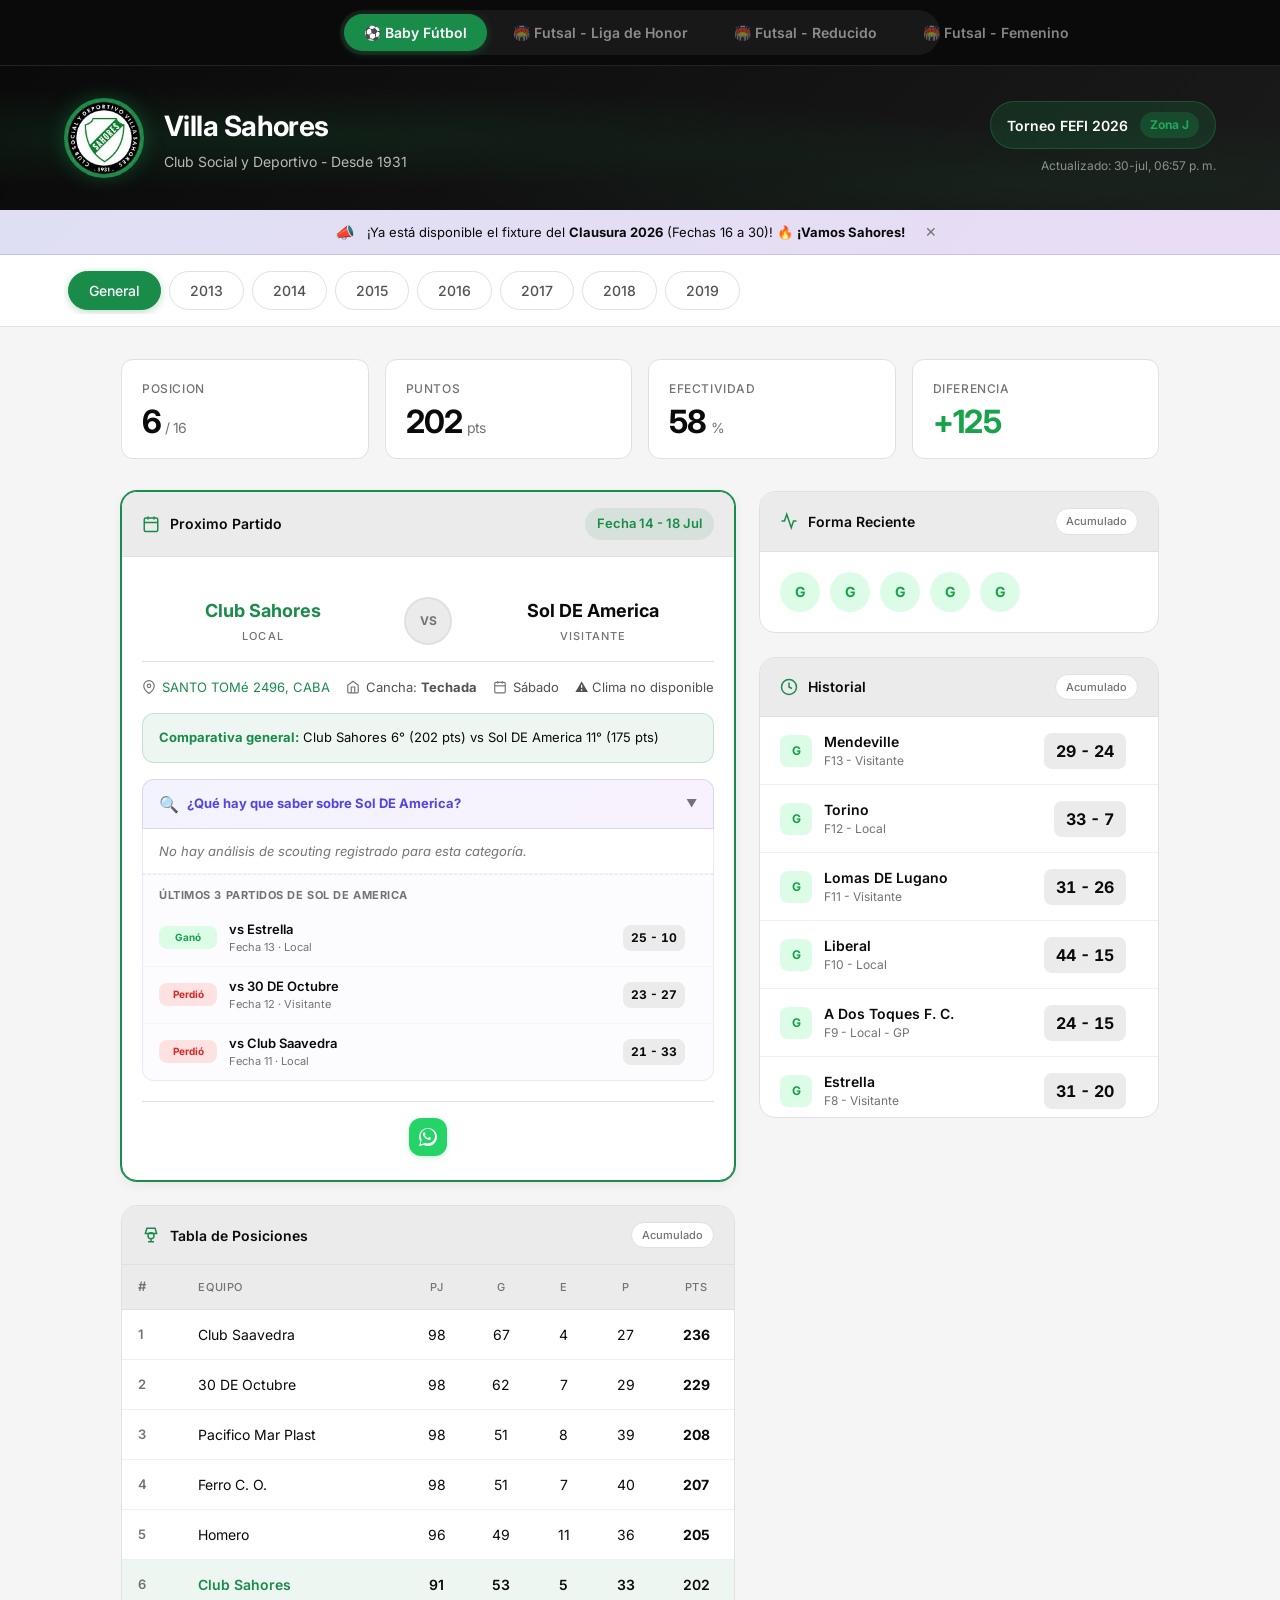
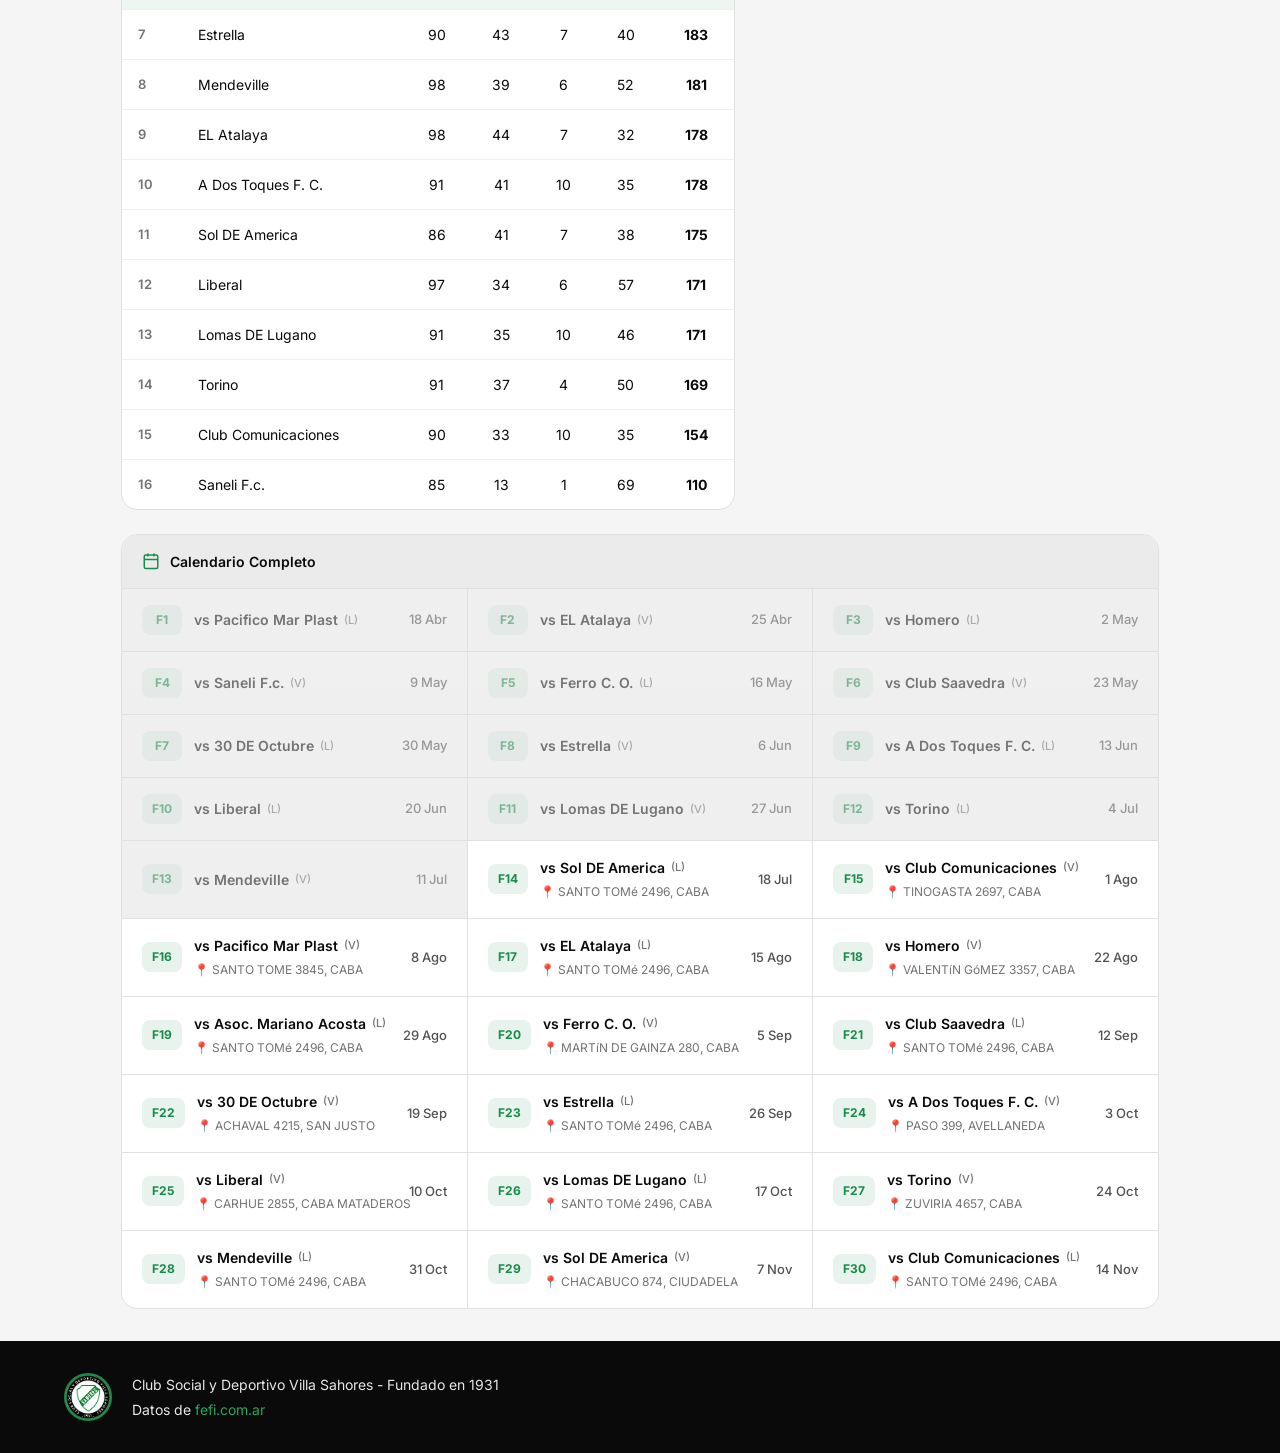
==== index.html @ 07cd2668 "fix: sincroniza archivos de raiz con web/ y actualiza cache a sahores-v6" ====
<!DOCTYPE html>
<html lang="es-AR">
<head>
  <meta charset="UTF-8">
  <meta name="viewport" content="width=device-width, initial-scale=1.0, viewport-fit=cover">
  <meta name="theme-color" content="#1a8c4a">
  <meta name="description" content="Dashboard del torneo FEFI 2026 - Club Social y Deportivo Villa Sahores, Zona J">
  <title>Villa Sahores - Dashboard Deportivo</title>

  <!-- PWA Manifest -->
  <link rel="manifest" href="manifest.json">

  <!-- iOS PWA (Apple) -->
  <meta name="apple-mobile-web-app-capable" content="yes">
  <meta name="apple-mobile-web-app-status-bar-style" content="default">
  <meta name="apple-mobile-web-app-title" content="Sahores">
  <link rel="apple-touch-icon" href="images/apple-touch-icon.png">
  <link rel="apple-touch-icon" sizes="180x180" href="images/apple-touch-icon.png">

  <!-- Android / General -->
  <link rel="icon" type="image/png" sizes="192x192" href="images/icon-192.png">
  <link rel="icon" type="image/png" sizes="512x512" href="images/icon-512.png">
  <link rel="shortcut icon" href="images/icon-192.png">

  <link rel="preconnect" href="https://fonts.googleapis.com">
  <link rel="preconnect" href="https://fonts.gstatic.com" crossorigin>
  <link href="https://fonts.googleapis.com/css2?family=Inter:wght@400;500;600;700&display=swap" rel="stylesheet">
  <link rel="stylesheet" href="styles.css">

  <!-- Google tag (gtag.js) -->
  <script async src="https://www.googletagmanager.com/gtag/js?id=G-KBW05P5Q7M"></script>
  <script>
    window.dataLayer = window.dataLayer || [];
    function gtag(){dataLayer.push(arguments);}
    gtag('js', new Date());
    gtag('config', 'G-KBW05P5Q7M');

    // Helper global para trackear eventos personalizados
    window.trackEvent = function(eventName, eventParams) {
      if (typeof gtag === "function") {
        gtag("event", eventName, eventParams);
      } else {
        console.log("Analytics event:", eventName, eventParams);
      }
    };
  </script>
</head>
<body>
  <!-- Sport Selector -->
  <nav class="sport-selector" id="sport-selector">
    <div class="container sport-selector-row">
      <button class="sport-btn active" data-sport="babyfutbol" id="sport-btn-babyfutbol">
        ⚽ Baby Fútbol
      </button>
      <button class="sport-btn" data-sport="futsal" id="sport-btn-futsal">
        🏟️ Futsal - Liga de Honor
      </button>
      <button class="sport-btn" data-sport="futsal-reducido" id="sport-btn-futsal-reducido">
        🏟️ Futsal - Reducido
      </button>
      <button class="sport-btn" data-sport="futsal-femenino" id="sport-btn-futsal-femenino">
        🏟️ Futsal - Femenino
      </button>
    </div>
  </nav>

  <!-- Hero Header -->
  <header class="hero">
    <div class="hero-bg"></div>
    <div class="container hero-content">
      <div class="hero-left">
        <img src="images/logo-sahores.jpeg" alt="Escudo Villa Sahores" class="club-logo">
        <div class="hero-text">
          <h1>Villa Sahores</h1>
          <p class="hero-subtitle" id="hero-subtitle">Club Social y Deportivo - Desde 1931</p>
        </div>
      </div>
      <div class="hero-right">
        <div class="tournament-badge" id="tournament-badge">
          <span class="badge-label" id="badge-label">Torneo FEFI 2026</span>
          <span class="badge-zona" id="badge-zona">Zona J</span>
        </div>
        <div class="updated" id="updated"></div>
      </div>
    </div>
  </header>

  <!-- FEFI Clausura Banner -->
  <div id="fefi-clausura-banner" class="clausura-banner" style="display: none;">
    <div class="container clausura-banner-content">
      <span class="clausura-banner-icon">📣</span>
      <span class="clausura-banner-text">¡Ya está disponible el fixture del <strong>Clausura 2026</strong> (Fechas 16 a 30)! 🔥 <strong>¡Vamos Sahores!</strong></span>
      <button class="clausura-banner-close" onclick="closeClausuraBanner()" aria-label="Cerrar aviso">✕</button>
    </div>
  </div>

  <!-- Sub Tournament Selector for Futsal Liga de Honor -->
  <div id="sub-tournament-container" class="sub-tournament-container" style="display: none;">
    <div class="container">
      <div class="sub-tournament-selector" id="sub-tournament-selector">
        <button class="sub-tab-btn active" data-sub="duelos">🏆 Torneo de Duelos</button>
        <button class="sub-tab-btn" data-sub="regular">📊 Fase Regular</button>
      </div>
    </div>
  </div>

  <!-- Navigation Tabs -->
  <nav class="nav-bar">
    <div class="container">
      <div class="cat-selector" id="cat-selector" role="tablist"></div>
    </div>
  </nav>

  <main class="container main-content">
    <!-- Stats Grid -->
    <section class="stats-grid" id="metrics"></section>

    <!-- Two Column Layout -->
    <div class="two-col">
      <!-- Left Column -->
      <div class="col-main">
        <!-- Proximo Partido -->
        <section class="card card-featured" id="next-match-section">
          <div class="card-header">
            <div class="card-title">
              <svg class="icon" viewBox="0 0 24 24" fill="none" stroke="currentColor" stroke-width="2">
                <rect x="3" y="4" width="18" height="18" rx="2" ry="2"></rect>
                <line x1="16" y1="2" x2="16" y2="6"></line>
                <line x1="8" y1="2" x2="8" y2="6"></line>
                <line x1="3" y1="10" x2="21" y2="10"></line>
              </svg>
              <span>Proximo Partido</span>
            </div>
            <span class="card-badge" id="next-match-date"></span>
          </div>
          <div class="match-content">
            <div class="match-teams" id="next-match-teams"></div>
            <div class="match-meta" id="next-match-meta"></div>
            <div class="match-prediction" id="next-match-prediction"></div>
            <div class="match-scouting" id="next-match-scouting"></div>
            <div class="match-actions" id="next-match-actions"></div>
          </div>
        </section>

        <!-- Tabla de Posiciones -->
        <section class="card">
          <div class="card-header">
            <div class="card-title">
              <svg class="icon" viewBox="0 0 24 24" fill="none" stroke="currentColor" stroke-width="2">
                <path d="M8 21h8M12 17v4M6.5 3h11l2 7h-15l2-7z"></path>
                <circle cx="12" cy="13" r="4"></circle>
              </svg>
              <span>Tabla de Posiciones</span>
            </div>
            <span class="card-tag" id="table-cat-tag"></span>
          </div>
          <div class="table-wrapper">
            <table class="standings" id="standings"></table>
          </div>
        </section>

        <!-- Estadísticas de Goleadores y Tarjetas -->
        <section class="card" id="futsal-stats-card" style="display: none;">
          <div class="card-header">
            <div class="card-title">
              <svg class="icon" viewBox="0 0 24 24" fill="none" stroke="currentColor" stroke-width="2">
                <circle cx="12" cy="8" r="7"></circle>
                <path d="M5.5 21l3-8 7 8"></path>
              </svg>
              <span>Estadísticas de Jugadores</span>
            </div>
            <span class="card-tag" id="futsal-stats-cat-tag"></span>
          </div>
          <div class="table-wrapper">
            <table class="standings" id="futsal-stats-table"></table>
          </div>
        </section>
      </div>

      <!-- Right Column -->
      <div class="col-side">
        <!-- Forma Reciente -->
        <section class="card">
          <div class="card-header">
            <div class="card-title">
              <svg class="icon" viewBox="0 0 24 24" fill="none" stroke="currentColor" stroke-width="2">
                <polyline points="22 12 18 12 15 21 9 3 6 12 2 12"></polyline>
              </svg>
              <span>Forma Reciente</span>
            </div>
            <span class="card-tag" id="form-cat-tag"></span>
          </div>
          <div class="form-row" id="form-row"></div>
        </section>

        <!-- Historial -->
        <section class="card">
          <div class="card-header">
            <div class="card-title">
              <svg class="icon" viewBox="0 0 24 24" fill="none" stroke="currentColor" stroke-width="2">
                <circle cx="12" cy="12" r="10"></circle>
                <polyline points="12 6 12 12 16 14"></polyline>
              </svg>
              <span>Historial</span>
            </div>
            <span class="card-tag" id="history-cat-tag"></span>
          </div>
          <div class="history-list" id="history-list"></div>
        </section>
      </div>
    </div>

    <!-- Calendario Full Width -->
    <section class="card">
      <div class="card-header">
        <div class="card-title">
          <svg class="icon" viewBox="0 0 24 24" fill="none" stroke="currentColor" stroke-width="2">
            <rect x="3" y="4" width="18" height="18" rx="2" ry="2"></rect>
            <line x1="16" y1="2" x2="16" y2="6"></line>
            <line x1="8" y1="2" x2="8" y2="6"></line>
            <line x1="3" y1="10" x2="21" y2="10"></line>
          </svg>
          <span>Calendario Completo</span>
        </div>
      </div>
      <div class="schedule-grid" id="schedule"></div>
    </section>
  </main>

  <footer>
    <div class="container">
      <div class="footer-content">
        <img src="images/logo-sahores.jpeg" alt="Villa Sahores" class="footer-logo">
        <div class="footer-text">
          <p>Club Social y Deportivo Villa Sahores - Fundado en 1931</p>
          <p class="footer-credits" id="footer-credits">Datos de <a href="https://fefi.com.ar/2026-torneo-anual-baby-futbol/j/" target="_blank" rel="noopener">fefi.com.ar</a></p>
        </div>
      </div>
    </div>
  </footer>

  <script src="weather.js?v=6"></script>
  <script src="share.js?v=6"></script>
  <script src="futsal_stats.js?v=6"></script>
  <script src="futsal.js?v=6"></script>
  <script src="futsal_reducido.js?v=6"></script>
  <script src="futsal_femenino.js?v=6"></script>
  <script src="app.js?v=6"></script>

  <!-- Service Worker para PWA -->
  <script>
    if ('serviceWorker' in navigator) {
      window.addEventListener('load', function() {
        // Register sw.js with a cache buster parameter to force the browser to check for changes
        navigator.serviceWorker.register('/sw.js?v=6').then(function(reg) {
          console.log('✅ Service Worker registrado:', reg.scope);
        }).catch(function(err) {
          console.log('⚠️ Service Worker error:', err);
        });
      });
    }
  </script>
</body>
</html>
---- styles.css ----
/* ==========================================
   Villa Sahores - FEFI Dashboard
   Modern Design System
   ========================================== */

/* CSS Variables */
:root {
  /* Brand Colors */
  --brand-green: #1a8c4a;
  --brand-green-light: #22a85a;
  --brand-green-dark: #14683a;
  --brand-black: #0a0a0a;
  
  /* Light Theme */
  --bg: #f5f5f5;
  --bg-alt: #ebebeb;
  --surface: #ffffff;
  --surface-elevated: #ffffff;
  --border: #e0e0e0;
  --border-light: #f0f0f0;
  
  --text: #0a0a0a;
  --text-secondary: #525252;
  --text-muted: #737373;
  --text-on-brand: #ffffff;
  
  /* Semantic Colors */
  --success: #16a34a;
  --success-bg: #dcfce7;
  --warning: #ca8a04;
  --warning-bg: #fef9c3;
  --danger: #dc2626;
  --danger-bg: #fee2e2;
  
  /* Effects */
  --shadow-sm: 0 1px 2px rgba(0,0,0,0.04);
  --shadow-md: 0 4px 12px rgba(0,0,0,0.06);
  --shadow-lg: 0 8px 24px rgba(0,0,0,0.08);
  --radius-sm: 8px;
  --radius-md: 12px;
  --radius-lg: 16px;
  --radius-full: 9999px;
  
  /* Transitions */
  --transition-fast: 150ms ease;
  --transition-base: 200ms ease;
}

@media (prefers-color-scheme: dark) {
  :root {
    --bg: #0a0a0a;
    --bg-alt: #171717;
    --surface: #171717;
    --surface-elevated: #1f1f1f;
    --border: #262626;
    --border-light: #1f1f1f;
    
    --text: #fafafa;
    --text-secondary: #a3a3a3;
    --text-muted: #737373;
    
    --success-bg: rgba(22, 163, 74, 0.15);
    --warning-bg: rgba(202, 138, 4, 0.15);
    --danger-bg: rgba(220, 38, 38, 0.15);
    
    --shadow-sm: 0 1px 2px rgba(0,0,0,0.2);
    --shadow-md: 0 4px 12px rgba(0,0,0,0.3);
    --shadow-lg: 0 8px 24px rgba(0,0,0,0.4);
  }
}

/* Reset */
*, *::before, *::after {
  box-sizing: border-box;
  margin: 0;
  padding: 0;
}

/* Base */
html {
  font-family: 'Inter', -apple-system, BlinkMacSystemFont, 'Segoe UI', system-ui, sans-serif;
  background: var(--bg);
  color: var(--text);
  -webkit-font-smoothing: antialiased;
  -moz-osx-font-smoothing: grayscale;
  line-height: 1.5;
  scroll-behavior: smooth;
}

body {
  min-height: 100vh;
  display: flex;
  flex-direction: column;
}

.container {
  max-width: 1200px;
  margin: 0 auto;
  padding: 0 24px;
}

a {
  color: var(--brand-green);
  text-decoration: none;
  transition: color var(--transition-fast);
}

a:hover {
  color: var(--brand-green-light);
}

/* Sport Selector */
.sport-selector {
  background: var(--brand-black);
  border-bottom: 1px solid rgba(255, 255, 255, 0.1);
  padding: 10px 0;
  padding-top: calc(10px + env(safe-area-inset-top, 0px));
  overflow-x: auto;
  -webkit-overflow-scrolling: touch;
  scrollbar-width: none;
}

.sport-selector::-webkit-scrollbar {
  display: none;
}

.sport-selector-row {
  display: flex;
  gap: 6px;
  background: rgba(255, 255, 255, 0.06);
  border-radius: var(--radius-full);
  padding: 4px;
  max-width: 600px;
  width: fit-content;
  min-width: 0;
}

.sport-btn {
  flex: 1 0 auto;
  padding: 10px 20px;
  font-size: 14px;
  font-weight: 600;
  font-family: inherit;
  background: transparent;
  border: none;
  border-radius: var(--radius-full);
  cursor: pointer;
  color: rgba(255, 255, 255, 0.5);
  transition: all var(--transition-base);
  white-space: nowrap;
}

.sport-btn:hover {
  color: rgba(255, 255, 255, 0.8);
}

.sport-btn.active {
  background: var(--brand-green);
  color: white;
  box-shadow: 0 2px 8px rgba(26, 140, 74, 0.4);
}

@media (max-width: 600px) {
  .sport-selector {
    padding: 12px 0;
  }

  .sport-selector-row {
    max-width: none;
    width: 100%;
    display: grid;
    grid-template-columns: 1fr 1fr;
    border-radius: var(--radius-md);
    gap: 6px;
  }

  .sport-btn {
    padding: 10px 8px;
    font-size: 11px;
    white-space: normal;
    text-align: center;
    border-radius: var(--radius-md);
    display: flex;
    align-items: center;
    justify-content: center;
  }
}

/* Utility: hide on mobile */
.hide-mobile { }
@media (max-width: 480px) {
  .hide-mobile { display: none; }
}

/* Hero Header */
.hero {
  position: relative;
  background: linear-gradient(135deg, var(--brand-black) 0%, #1a1a1a 100%);
  padding: 32px 0;
  overflow: hidden;
}

.hero-bg {
  position: absolute;
  inset: 0;
  background: 
    radial-gradient(ellipse at 20% 50%, rgba(26, 140, 74, 0.15) 0%, transparent 50%),
    radial-gradient(ellipse at 80% 80%, rgba(26, 140, 74, 0.1) 0%, transparent 40%);
  pointer-events: none;
}

.hero-content {
  position: relative;
  display: flex;
  align-items: center;
  justify-content: space-between;
  gap: 24px;
  flex-wrap: wrap;
}

.hero-left {
  display: flex;
  align-items: center;
  gap: 20px;
}

.club-logo {
  width: 80px;
  height: 80px;
  border-radius: 50%;
  object-fit: cover;
  border: 3px solid var(--brand-green);
  box-shadow: 0 0 20px rgba(26, 140, 74, 0.4);
}

.hero-text h1 {
  font-size: 28px;
  font-weight: 700;
  color: white;
  letter-spacing: -0.02em;
}

.hero-subtitle {
  font-size: 14px;
  color: rgba(255, 255, 255, 0.7);
  margin-top: 4px;
}

.hero-right {
  display: flex;
  flex-direction: column;
  align-items: flex-end;
  gap: 8px;
}

.tournament-badge {
  display: flex;
  align-items: center;
  gap: 12px;
  background: rgba(26, 140, 74, 0.2);
  border: 1px solid rgba(26, 140, 74, 0.4);
  padding: 10px 16px;
  border-radius: var(--radius-full);
}

.badge-label {
  font-size: 14px;
  font-weight: 600;
  color: white;
}

.badge-zona {
  font-size: 12px;
  font-weight: 700;
  color: var(--brand-green-light);
  background: rgba(26, 140, 74, 0.3);
  padding: 4px 10px;
  border-radius: var(--radius-full);
}

.updated {
  font-size: 12px;
  color: rgba(255, 255, 255, 0.5);
}

/* Navigation Bar */
.nav-bar {
  position: sticky;
  top: 0;
  z-index: 100;
  background: var(--surface);
  border-bottom: 1px solid var(--border);
  padding: 12px 0;
  padding-top: calc(12px + env(safe-area-inset-top, 0px));
  backdrop-filter: blur(12px);
}

.cat-selector {
  display: flex;
  gap: 8px;
  overflow-x: auto;
  scrollbar-width: none;
  -webkit-overflow-scrolling: touch;
  padding: 4px;
}

.cat-selector::-webkit-scrollbar {
  display: none;
}

.cat-btn {
  padding: 10px 20px;
  font-size: 14px;
  font-weight: 500;
  font-family: inherit;
  background: transparent;
  border: 1px solid var(--border);
  border-radius: var(--radius-full);
  cursor: pointer;
  color: var(--text-secondary);
  white-space: nowrap;
  transition: all var(--transition-fast);
}

.cat-btn:hover {
  background: var(--bg-alt);
  color: var(--text);
  border-color: var(--text-muted);
}

.cat-btn.active {
  background: var(--brand-green);
  color: white;
  border-color: var(--brand-green);
  box-shadow: 0 2px 8px rgba(26, 140, 74, 0.3);
}

/* Main Content */
.main-content {
  flex: 1;
  padding: 32px 24px;
}

/* Stats Grid */
.stats-grid {
  display: grid;
  grid-template-columns: repeat(4, 1fr);
  gap: 16px;
  margin-bottom: 32px;
}

.stat-card {
  background: var(--surface);
  border: 1px solid var(--border);
  border-radius: var(--radius-md);
  padding: 20px;
  position: relative;
  overflow: hidden;
  transition: all var(--transition-base);
}

.stat-card:hover {
  border-color: var(--brand-green);
  box-shadow: var(--shadow-md);
}

.stat-card::before {
  content: '';
  position: absolute;
  top: 0;
  left: 0;
  width: 4px;
  height: 100%;
  background: var(--brand-green);
  opacity: 0;
  transition: opacity var(--transition-fast);
}

.stat-card:hover::before {
  opacity: 1;
}

.stat-label {
  font-size: 12px;
  font-weight: 500;
  color: var(--text-muted);
  text-transform: uppercase;
  letter-spacing: 0.05em;
  margin-bottom: 8px;
}

.stat-value {
  font-size: 32px;
  font-weight: 700;
  color: var(--text);
  letter-spacing: -0.02em;
  line-height: 1;
}

.stat-sub {
  font-size: 14px;
  font-weight: 400;
  color: var(--text-muted);
  margin-left: 4px;
}

.stat-value.positive { color: var(--success); }
.stat-value.negative { color: var(--danger); }

/* Two Column Layout */
.two-col {
  display: grid;
  grid-template-columns: 1fr 400px;
  gap: 24px;
  margin-bottom: 24px;
}

.col-main {
  display: flex;
  flex-direction: column;
  gap: 24px;
}

.col-side {
  display: flex;
  flex-direction: column;
  gap: 24px;
}

/* Cards */
.card {
  background: var(--surface);
  border: 1px solid var(--border);
  border-radius: var(--radius-lg);
  overflow: hidden;
}

.card-featured {
  border-color: var(--brand-green);
  box-shadow: 0 0 0 1px var(--brand-green), var(--shadow-md);
}

.card-header {
  display: flex;
  align-items: center;
  justify-content: space-between;
  padding: 16px 20px;
  border-bottom: 1px solid var(--border);
  background: var(--bg-alt);
}

.card-title {
  display: flex;
  align-items: center;
  gap: 10px;
  font-size: 14px;
  font-weight: 600;
  color: var(--text);
}

.icon {
  width: 18px;
  height: 18px;
  color: var(--brand-green);
}

.card-badge {
  font-size: 13px;
  font-weight: 600;
  color: var(--brand-green);
  background: rgba(26, 140, 74, 0.1);
  padding: 6px 12px;
  border-radius: var(--radius-full);
}

.card-tag {
  font-size: 11px;
  font-weight: 500;
  color: var(--text-muted);
  background: var(--surface);
  border: 1px solid var(--border);
  padding: 4px 10px;
  border-radius: var(--radius-full);
}

/* Match Content */
.match-content {
  padding: 24px 20px;
}

.match-teams {
  display: grid;
  grid-template-columns: 1fr auto 1fr;
  align-items: center;
  gap: 20px;
  padding: 16px 0;
}

.team-block {
  text-align: center;
}

.team-name {
  font-size: 18px;
  font-weight: 700;
  color: var(--text);
  margin-bottom: 4px;
}

.team-name.highlight {
  color: var(--brand-green);
}

.team-condition {
  font-size: 11px;
  font-weight: 500;
  color: var(--text-muted);
  text-transform: uppercase;
  letter-spacing: 0.1em;
}

.vs-badge {
  width: 48px;
  height: 48px;
  display: flex;
  align-items: center;
  justify-content: center;
  background: var(--bg-alt);
  border: 2px solid var(--border);
  border-radius: 50%;
  font-size: 12px;
  font-weight: 700;
  color: var(--text-muted);
}

.match-meta {
  display: flex;
  flex-wrap: wrap;
  gap: 16px;
  padding-top: 16px;
  border-top: 1px solid var(--border);
  font-size: 13px;
  color: var(--text-secondary);
}

.match-meta-item {
  display: inline-flex;
  align-items: center;
  gap: 6px;
}

.match-meta-item svg {
  width: 14px;
  height: 14px;
  color: var(--text-muted);
}

.match-prediction {
  margin-top: 16px;
  padding: 14px 16px;
  background: rgba(26, 140, 74, 0.08);
  border: 1px solid rgba(26, 140, 74, 0.2);
  border-radius: var(--radius-md);
  font-size: 13px;
  color: var(--text);
}

.match-prediction strong {
  color: var(--brand-green);
}

/* Scouting Section */
.match-scouting {
  margin-top: 16px;
}

.match-scouting:empty {
  display: none;
}

.scouting-header {
  display: flex;
  align-items: center;
  gap: 8px;
  padding: 12px 16px;
  background: linear-gradient(135deg, rgba(99, 102, 241, 0.08) 0%, rgba(168, 85, 247, 0.08) 100%);
  border: 1px solid rgba(99, 102, 241, 0.2);
  border-radius: var(--radius-md) var(--radius-md) 0 0;
  font-size: 13px;
  font-weight: 700;
  color: #6366f1;
  cursor: pointer;
  transition: all var(--transition-base);
}

@media (prefers-color-scheme: light) {
  .scouting-header {
    color: #4f46e5;
  }
}

.scouting-header:hover {
  background: linear-gradient(135deg, rgba(99, 102, 241, 0.12) 0%, rgba(168, 85, 247, 0.12) 100%);
}

.scouting-header .scouting-icon {
  font-size: 16px;
}

.scouting-header .scouting-toggle {
  margin-left: auto;
  font-size: 11px;
  color: var(--text-muted);
  font-weight: 500;
}

.scouting-list {
  border: 1px solid rgba(99, 102, 241, 0.15);
  border-top: none;
  border-radius: 0 0 var(--radius-md) var(--radius-md);
  overflow: hidden;
  max-height: 2000px;
  transition: max-height 0.4s ease, opacity 0.3s ease;
  opacity: 1;
}

.scouting-item {
  padding: 12px 16px;
  border-bottom: 1px solid rgba(99, 102, 241, 0.08);
  transition: background var(--transition-fast);
}

.scouting-item:last-child {
  border-bottom: none;
}

.scouting-item:hover {
  background: rgba(99, 102, 241, 0.04);
}

.scouting-cat-label {
  display: inline-block;
  font-size: 11px;
  font-weight: 700;
  text-transform: uppercase;
  letter-spacing: 0.04em;
  color: #a855f7;
  background: rgba(168, 85, 247, 0.1);
  padding: 2px 8px;
  border-radius: var(--radius-full);
  margin-bottom: 6px;
}

.scouting-text {
  font-size: 13px;
  line-height: 1.6;
  color: var(--text-secondary);
}

.scouting-empty {
  padding: 16px;
  text-align: center;
  font-size: 12px;
  color: var(--text-muted);
}

.scouting-list.collapsed {
  max-height: 0;
  opacity: 0;
}

/* Form Row */
.form-row {
  display: flex;
  gap: 10px;
  padding: 20px;
  flex-wrap: wrap;
}

.form-pill {
  width: 40px;
  height: 40px;
  border-radius: 50%;
  display: inline-flex;
  align-items: center;
  justify-content: center;
  font-size: 14px;
  font-weight: 700;
  transition: transform var(--transition-fast);
}

.form-pill:hover {
  transform: scale(1.1);
}

.form-pill.W {
  background: var(--success-bg);
  color: var(--success);
}

.form-pill.D {
  background: var(--warning-bg);
  color: var(--warning);
}

.form-pill.L {
  background: var(--danger-bg);
  color: var(--danger);
}

.form-empty {
  padding: 20px;
  font-size: 13px;
  color: var(--text-muted);
  text-align: center;
}

/* Standings Table */
.table-wrapper {
  overflow-x: auto;
}

.standings {
  width: 100%;
  border-collapse: collapse;
  font-size: 14px;
}

.standings th {
  text-align: left;
  padding: 12px 16px;
  font-weight: 500;
  color: var(--text-muted);
  background: var(--bg-alt);
  border-bottom: 1px solid var(--border);
  font-size: 11px;
  text-transform: uppercase;
  letter-spacing: 0.05em;
}

.standings th.center {
  text-align: center;
}

.standings td {
  padding: 14px 16px;
  border-bottom: 1px solid var(--border-light);
  transition: background var(--transition-fast);
}

.standings td.center {
  text-align: center;
}

.standings tbody tr:hover {
  background: var(--bg-alt);
}

.standings tr:last-child td {
  border-bottom: none;
}

.standings tr.highlight {
  background: rgba(26, 140, 74, 0.08);
}

.standings tr.highlight:hover {
  background: rgba(26, 140, 74, 0.12);
}

.standings tr.highlight td {
  font-weight: 600;
}

.standings tr.highlight .team-col {
  color: var(--brand-green);
}

.standings .pts {
  font-weight: 700;
  color: var(--text);
}

.standings .pos {
  color: var(--text-muted);
  font-size: 13px;
  font-weight: 600;
}

.team-col {
  display: flex;
  align-items: center;
  gap: 8px;
}

/* History List */
.history-list {
  display: flex;
  flex-direction: column;
  max-height: 400px;
  overflow-y: auto;
}

.history-item {
  display: grid;
  grid-template-columns: auto 1fr auto auto;
  align-items: center;
  gap: 12px;
  padding: 14px 20px;
  border-bottom: 1px solid var(--border-light);
  transition: background var(--transition-fast);
}

.history-item:hover {
  background: var(--bg-alt);
}

.history-item:last-child {
  border-bottom: none;
}

.history-result {
  width: 32px;
  height: 32px;
  border-radius: var(--radius-sm);
  font-size: 12px;
  font-weight: 700;
  display: inline-flex;
  align-items: center;
  justify-content: center;
}

.history-result.W {
  background: var(--success-bg);
  color: var(--success);
}

.history-result.D {
  background: var(--warning-bg);
  color: var(--warning);
}

.history-result.L {
  background: var(--danger-bg);
  color: var(--danger);
}

.history-rival {
  display: flex;
  flex-direction: column;
  min-width: 0;
}

.history-rival-name {
  font-weight: 600;
  font-size: 14px;
  white-space: nowrap;
  overflow: hidden;
  text-overflow: ellipsis;
}

.history-rival-meta {
  font-size: 12px;
  color: var(--text-muted);
}

.history-score {
  font-variant-numeric: tabular-nums;
  font-weight: 700;
  font-size: 16px;
  white-space: nowrap;
  background: var(--bg-alt);
  padding: 6px 12px;
  border-radius: var(--radius-sm);
}

/* Schedule Grid */
.schedule-grid {
  display: grid;
  grid-template-columns: repeat(auto-fill, minmax(280px, 1fr));
  gap: 1px;
  background: var(--border);
}

.schedule-item {
  display: flex;
  align-items: center;
  gap: 12px;
  padding: 16px 20px;
  background: var(--surface);
  transition: background var(--transition-fast);
}

.schedule-item:hover {
  background: var(--bg-alt);
}

.schedule-item.played {
  opacity: 0.5;
}

.schedule-num {
  font-weight: 700;
  font-size: 12px;
  color: var(--brand-green);
  background: rgba(26, 140, 74, 0.1);
  padding: 6px 10px;
  border-radius: var(--radius-sm);
  min-width: 40px;
  text-align: center;
}

.schedule-info {
  flex: 1;
  min-width: 0;
}

.schedule-rival {
  font-weight: 600;
  font-size: 14px;
  display: flex;
  align-items: center;
  gap: 6px;
}

.schedule-condition {
  font-size: 11px;
  font-weight: 500;
  color: var(--text-muted);
}

.schedule-address {
  font-size: 12px;
  color: var(--text-muted);
  margin-top: 4px;
  white-space: nowrap;
  overflow: hidden;
  text-overflow: ellipsis;
}

.schedule-date {
  color: var(--text-secondary);
  font-size: 13px;
  font-weight: 500;
  white-space: nowrap;
}

/* Footer */
footer {
  background: var(--brand-black);
  padding: 32px 0;
  margin-top: auto;
}

.footer-content {
  display: flex;
  align-items: center;
  gap: 20px;
}

.footer-logo {
  width: 48px;
  height: 48px;
  border-radius: 50%;
  object-fit: cover;
  border: 2px solid var(--brand-green);
}

.footer-text p {
  font-size: 14px;
  color: rgba(255, 255, 255, 0.9);
}

.footer-credits {
  font-size: 12px;
  color: rgba(255, 255, 255, 0.5);
  margin-top: 4px;
}

.footer-credits a {
  color: var(--brand-green-light);
}

/* Loading State */
.loading {
  text-align: center;
  padding: 60px 20px;
  color: var(--text-muted);
}

/* Responsive */
@media (max-width: 1024px) {
  .two-col {
    grid-template-columns: 1fr;
  }
  
  .col-side {
    display: grid;
    grid-template-columns: repeat(2, 1fr);
  }
}

@media (max-width: 768px) {
  .stats-grid {
    grid-template-columns: repeat(2, 1fr);
  }
  
  .col-side {
    grid-template-columns: 1fr;
  }
  
  .hero-content {
    flex-direction: column;
    align-items: flex-start;
  }
  
  .hero-right {
    align-items: flex-start;
  }
  
  .container {
    padding: 0 16px;
  }
  
  .main-content {
    padding: 24px 16px;
  }
}

@media (max-width: 480px) {
  .stats-grid {
    grid-template-columns: 1fr 1fr;
    gap: 12px;
  }
  
  .stat-card {
    padding: 16px;
  }
  
  .stat-value {
    font-size: 24px;
  }
  
  .hero-text h1 {
    font-size: 22px;
  }
  
  .club-logo {
    width: 64px;
    height: 64px;
  }
  
  .match-teams {
    gap: 12px;
  }
  
  .team-name {
    font-size: 15px;
  }
  
  .standings th,
  .standings td {
    padding: 10px 12px;
    font-size: 13px;
  }
  
  .footer-content {
    flex-direction: column;
    text-align: center;
  }
}

/* Futsal Extras */
.location-link {
  color: var(--brand-green-light);
  text-decoration: none;
  font-size: 14px;
  display: inline-flex;
  align-items: center;
  gap: 6px;
  transition: opacity 0.2s;
}

.location-link:hover {
  opacity: 0.8;
  text-decoration: underline;
}

.history-score-wrap {
  display: flex;
  flex-direction: column;
  align-items: flex-end;
  gap: 4px;
}

.btn-planilla {
  background: var(--bg-alt);
  color: var(--text-secondary);
  font-size: 11px;
  padding: 4px 8px;
  border-radius: 4px;
  text-decoration: none;
  border: 1px solid var(--border-color);
  transition: all 0.2s;
}

.btn-planilla:hover {
  background: var(--border-color);
  color: var(--text-primary);
}

.schedule-venue {
  font-size: 11px;
  color: var(--text-muted);
  margin-top: 2px;
}

/* Match actions / Compartir */
.match-actions {
  margin-top: 20px;
  padding-top: 16px;
  border-top: 1px solid var(--border);
  display: flex;
  justify-content: center;
}
.share-actions-wrapper {
  display: flex;
  align-items: center;
  gap: 10px;
  position: relative;
}
.btn-share-main {
  background: var(--brand-green);
  color: white;
  border: none;
  padding: 10px 16px;
  font-size: 13px;
  font-weight: 600;
  border-radius: var(--radius-md);
  cursor: pointer;
  display: inline-flex;
  align-items: center;
  gap: 8px;
  transition: all var(--transition-fast);
  box-shadow: 0 2px 6px rgba(26, 140, 74, 0.2);
}
.btn-share-main:hover {
  background: #15733c;
  transform: translateY(-1px);
  box-shadow: 0 4px 12px rgba(26, 140, 74, 0.3);
}
.btn-share-social {
  width: 38px;
  height: 38px;
  border-radius: var(--radius-md);
  display: inline-flex;
  align-items: center;
  justify-content: center;
  transition: all var(--transition-fast);
  color: white;
  text-decoration: none;
}
.btn-share-social.whatsapp {
  background: #25D366;
  box-shadow: 0 2px 6px rgba(37, 211, 102, 0.2);
}
.btn-share-social.whatsapp:hover {
  background: #128C7E;
  transform: translateY(-1px);
  box-shadow: 0 4px 12px rgba(37, 211, 102, 0.3);
}
.btn-share-social.telegram {
  background: #0088cc;
  box-shadow: 0 2px 6px rgba(0, 136, 204, 0.2);
}
.btn-share-social.telegram:hover {
  background: #006699;
  transform: translateY(-1px);
  box-shadow: 0 4px 12px rgba(0, 136, 204, 0.3);
}
.icon-share { width: 16px; height: 16px; }
.icon-social { width: 18px; height: 18px; }
.share-toast {
  position: absolute;
  bottom: 120%;
  left: 50%;
  transform: translateX(-50%) translateY(10px);
  background: var(--brand-black);
  color: white;
  padding: 8px 16px;
  border-radius: var(--radius-md);
  font-size: 12px;
  font-weight: 500;
  white-space: nowrap;
  opacity: 0;
  pointer-events: none;
  transition: all 0.3s cubic-bezier(0.175, 0.885, 0.32, 1.275);
  box-shadow: var(--shadow-lg);
  border: 1px solid var(--border);
}
.share-toast.show {
  opacity: 1;
  transform: translateX(-50%) translateY(0);
}

.btn-share-social.google-calendar {
  background: #4285F4;
  box-shadow: 0 2px 6px rgba(66, 133, 244, 0.2);
}
.btn-share-social.google-calendar:hover {
  background: #357ae8;
  transform: translateY(-1px);
  box-shadow: 0 4px 12px rgba(66, 133, 244, 0.3);
}

.btn-share-social.instagram {
  background: radial-gradient(circle at 30% 107%, #fdf497 0%, #fdf497 5%, #fd5949 45%, #d6249f 60%, #285AEB 90%);
  box-shadow: 0 2px 6px rgba(214, 36, 159, 0.2);
  border: none;
  cursor: pointer;
}
.btn-share-social.instagram:hover {
  transform: translateY(-1px);
  box-shadow: 0 4px 12px rgba(214, 36, 159, 0.3);
  filter: brightness(1.1);
}

/* Futsal Statistics & Leaderboard Styles */
#futsal-stats-card {
  margin-top: 24px;
}

#futsal-stats-table th.center,
#futsal-stats-table td.center {
  text-align: center;
}

#futsal-stats-table tr:hover {
  background: var(--bg-alt);
}

/* Ver Ficha button in history sidebar */
.history-ficha-btns {
  display: flex;
  align-items: center;
  margin-left: auto;
  padding-left: 8px;
}

.btn-ver-ficha {
  display: inline-flex;
  align-items: center;
  gap: 4px;
  background: rgba(26, 140, 74, 0.12);
  color: var(--brand-green-light);
  font-size: 11px;
  font-weight: 600;
  padding: 4px 10px;
  border-radius: var(--radius-sm);
  text-decoration: none;
  border: 1px solid rgba(26, 140, 74, 0.25);
  transition: all 0.2s;
  white-space: nowrap;
}

.btn-ver-ficha:hover {
  background: rgba(26, 140, 74, 0.25);
  color: #fff;
  transform: translateY(-1px);
  box-shadow: 0 2px 8px rgba(26, 140, 74, 0.15);
}

.details-empty-msg,
.details-empty {
  font-size: 12px;
  color: var(--text-muted);
  font-style: italic;
  padding: 4px 0;
}

/* Scouting Recent Matches */
.scouting-matches-title {
  padding: 12px 16px 6px 16px;
  font-size: 11px;
  font-weight: 700;
  text-transform: uppercase;
  letter-spacing: 0.05em;
  color: var(--text-muted);
  border-top: 1px dashed rgba(99, 102, 241, 0.15);
  background: rgba(99, 102, 241, 0.02);
}

.scouting-match-item {
  display: grid;
  grid-template-columns: auto 1fr auto auto;
  align-items: center;
  gap: 12px;
  padding: 10px 16px;
  border-bottom: 1px solid rgba(99, 102, 241, 0.05);
  background: rgba(99, 102, 241, 0.02);
  font-size: 13px;
}

.scouting-match-item:last-child {
  border-bottom: none;
}

.scouting-match-item:hover {
  background: rgba(99, 102, 241, 0.05);
}

.scouting-match-badge {
  padding: 4px 8px;
  min-width: 58px;
  border-radius: var(--radius-sm);
  font-size: 10px;
  font-weight: 700;
  display: inline-flex;
  align-items: center;
  justify-content: center;
  text-align: center;
}

.scouting-match-badge.W {
  background: var(--success-bg);
  color: var(--success);
}

.scouting-match-badge.D {
  background: var(--warning-bg);
  color: var(--warning);
}

.scouting-match-badge.L {
  background: var(--danger-bg);
  color: var(--danger);
}

.scouting-match-info {
  display: flex;
  flex-direction: column;
  min-width: 0;
}

.scouting-match-rival {
  font-weight: 600;
  color: var(--text);
  white-space: nowrap;
  overflow: hidden;
  text-overflow: ellipsis;
}

.scouting-match-meta {
  font-size: 11px;
  color: var(--text-muted);
}

.scouting-match-score {
  font-variant-numeric: tabular-nums;
  font-weight: 700;
  background: var(--bg-alt);
  padding: 4px 8px;
  border-radius: var(--radius-sm);
  color: var(--text);
  font-size: 12px;
}

/* Sub Tournament Selector for Futsal */
.sub-tournament-container {
  background: var(--brand-black);
  border-bottom: 1px solid var(--border-light);
  padding: 12px 0;
  transition: all var(--transition-normal);
}

.sub-tournament-selector {
  display: flex;
  gap: 12px;
  justify-content: center;
}

.sub-tab-btn {
  background: rgba(255, 255, 255, 0.04);
  border: 1px solid rgba(255, 255, 255, 0.08);
  color: var(--text-secondary);
  font-size: 13px;
  font-weight: 600;
  padding: 8px 18px;
  border-radius: var(--radius-md);
  cursor: pointer;
  display: inline-flex;
  align-items: center;
  gap: 6px;
  transition: all var(--transition-fast);
}

.sub-tab-btn:hover {
  background: rgba(255, 255, 255, 0.08);
  color: var(--text);
  transform: translateY(-1px);
}

.sub-tab-btn.active {
  background: rgba(26, 140, 74, 0.15);
  border-color: var(--brand-green);
  color: var(--brand-green-light);
  box-shadow: 0 0 12px rgba(26, 140, 74, 0.15);
}

/* FEFI Clausura Announcement Banner */
.clausura-banner {
  background: linear-gradient(135deg, rgba(99, 102, 241, 0.15), rgba(168, 85, 247, 0.15));
  border-bottom: 1px solid rgba(99, 102, 241, 0.25);
  padding: 10px 0;
  animation: fadeIn 0.3s ease-out;
}

.clausura-banner-content {
  display: flex;
  align-items: center;
  justify-content: center;
  text-align: center;
  gap: 12px;
  font-size: 13px;
  color: var(--text, #f8fafc);
}

.clausura-banner-icon {
  font-size: 16px;
  flex-shrink: 0;
}

.clausura-banner-text {
  line-height: 1.4;
}

.clausura-banner-close {
  background: transparent;
  border: none;
  color: var(--text-muted, #94a3b8);
  font-size: 14px;
  cursor: pointer;
  padding: 4px 8px;
  border-radius: var(--radius-sm, 4px);
  transition: all var(--transition-fast, 0.2s);
  flex-shrink: 0;
}

.clausura-banner-close:hover {
  background: rgba(255, 255, 255, 0.15);
  color: #fff;
}
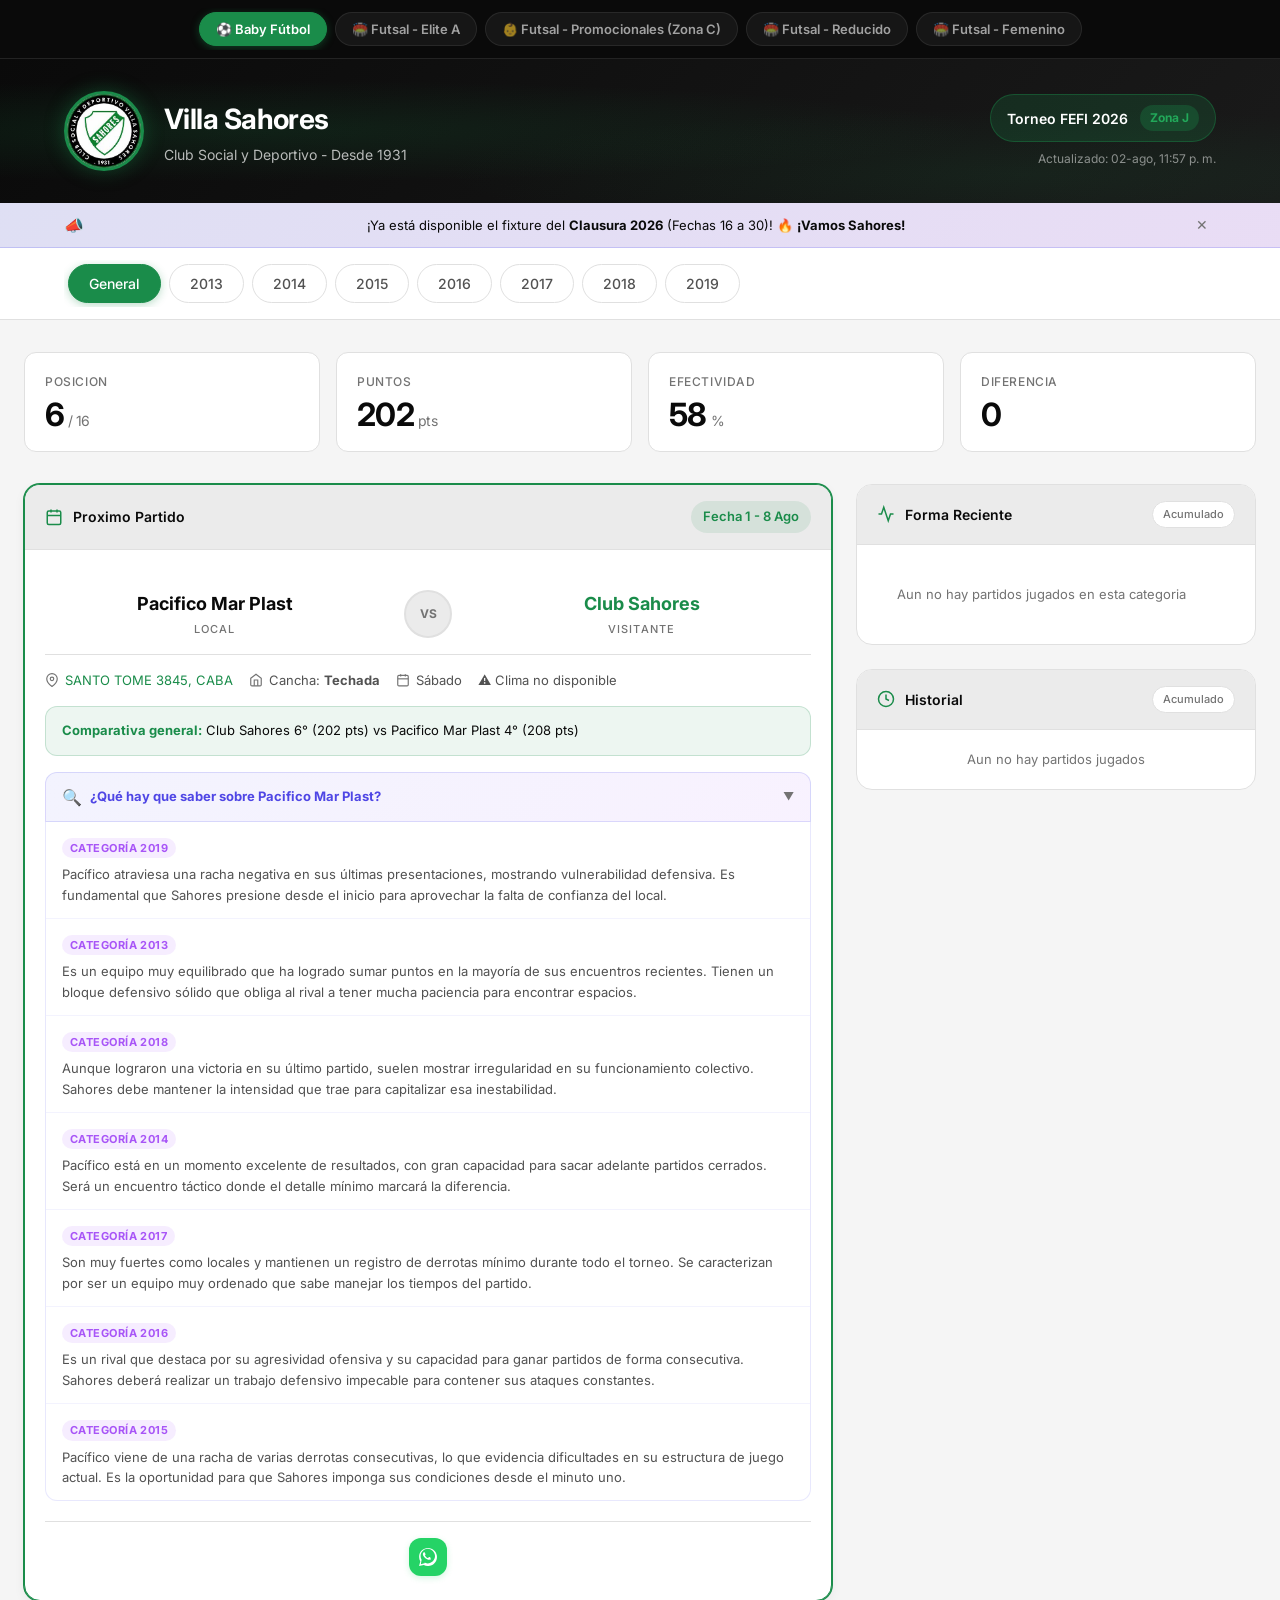
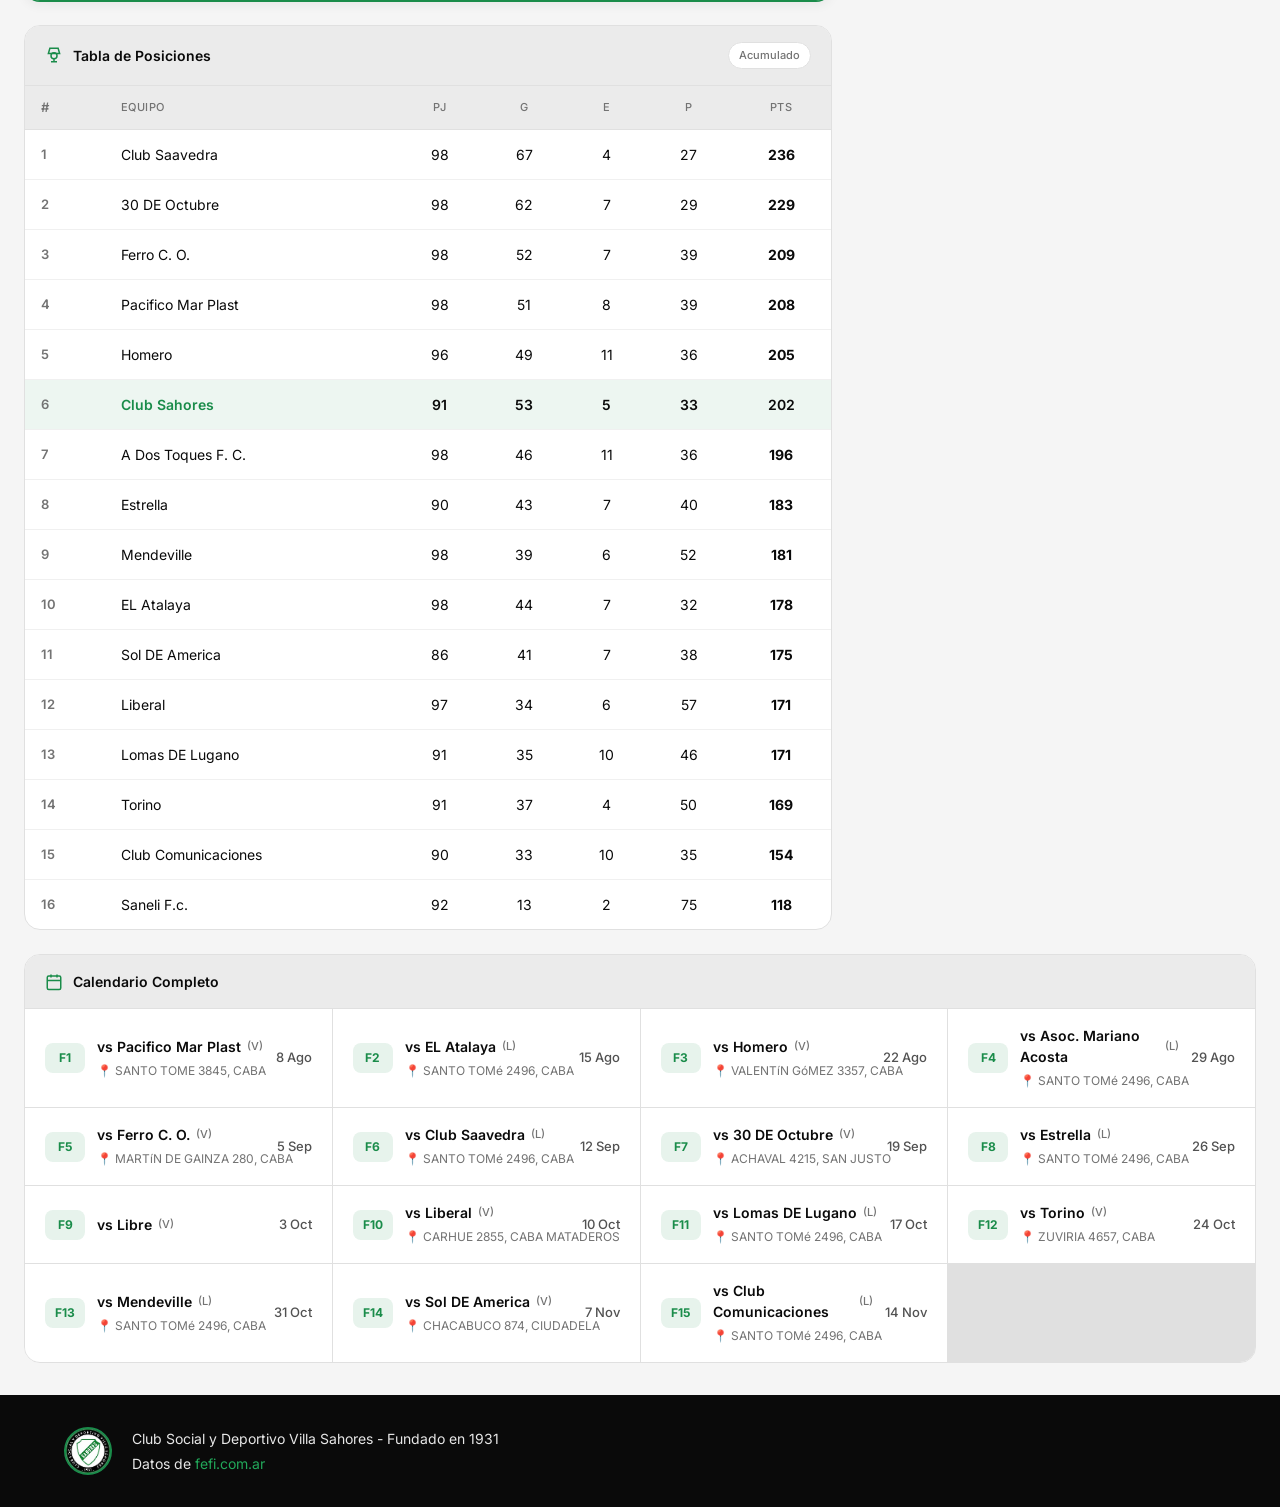
==== commit 1fc7242c: "fix(mobile): resolve horizontal overflow on main content for Futsal Elite, Promo and Femenino, updat" ====
--- a/index.html
+++ b/index.html
@@ -25,7 +25,7 @@
   <link rel="preconnect" href="https://fonts.googleapis.com">
   <link rel="preconnect" href="https://fonts.gstatic.com" crossorigin>
   <link href="https://fonts.googleapis.com/css2?family=Inter:wght@400;500;600;700&display=swap" rel="stylesheet">
-  <link rel="stylesheet" href="styles.css">
+  <link rel="stylesheet" href="styles.css?v=12">
 
   <!-- Google tag (gtag.js) -->
   <script async src="https://www.googletagmanager.com/gtag/js?id=G-KBW05P5Q7M"></script>
@@ -53,7 +53,10 @@
         ⚽ Baby Fútbol
       </button>
       <button class="sport-btn" data-sport="futsal" id="sport-btn-futsal">
-        🏟️ Futsal - Liga de Honor
+        🏟️ Futsal - Elite A
+      </button>
+      <button class="sport-btn" data-sport="futsal-promo" id="sport-btn-futsal-promo">
+        👶 Futsal - Promocionales (Zona C)
       </button>
       <button class="sport-btn" data-sport="futsal-reducido" id="sport-btn-futsal-reducido">
         🏟️ Futsal - Reducido
@@ -85,21 +88,21 @@
     </div>
   </header>
 
-  <!-- FEFI Clausura Banner -->
-  <div id="fefi-clausura-banner" class="clausura-banner" style="display: none;">
-    <div class="container clausura-banner-content">
-      <span class="clausura-banner-icon">📣</span>
-      <span class="clausura-banner-text">¡Ya está disponible el fixture del <strong>Clausura 2026</strong> (Fechas 16 a 30)! 🔥 <strong>¡Vamos Sahores!</strong></span>
-      <button class="clausura-banner-close" onclick="closeClausuraBanner()" aria-label="Cerrar aviso">✕</button>
+  <!-- Announcement Banner (FEFI & Futsal) -->
+  <div id="announcement-banner" class="announcement-banner" style="display: none;">
+    <div class="container announcement-banner-content">
+      <span class="announcement-banner-icon" id="announcement-banner-icon">📣</span>
+      <span class="announcement-banner-text" id="announcement-banner-text"></span>
+      <button class="announcement-banner-close" onclick="closeAnnouncementBanner()" aria-label="Cerrar aviso">✕</button>
     </div>
   </div>
 
-  <!-- Sub Tournament Selector for Futsal Liga de Honor -->
+  <!-- Sub Tournament Selector for Futsal Elite A -->
   <div id="sub-tournament-container" class="sub-tournament-container" style="display: none;">
     <div class="container">
       <div class="sub-tournament-selector" id="sub-tournament-selector">
-        <button class="sub-tab-btn active" data-sub="duelos">🏆 Torneo de Duelos</button>
-        <button class="sub-tab-btn" data-sub="regular">📊 Fase Regular</button>
+        <button class="sub-tab-btn active" data-sub="elite">🏆 Elite A (Clausura)</button>
+        <button class="sub-tab-btn" data-sub="antecedentes">📜 Antecedentes (Apertura Honor B)</button>
       </div>
     </div>
   </div>
@@ -239,20 +242,20 @@
     </div>
   </footer>
 
-  <script src="weather.js?v=6"></script>
-  <script src="share.js?v=6"></script>
-  <script src="futsal_stats.js?v=6"></script>
-  <script src="futsal.js?v=6"></script>
-  <script src="futsal_reducido.js?v=6"></script>
-  <script src="futsal_femenino.js?v=6"></script>
-  <script src="app.js?v=6"></script>
+  <script src="weather.js?v=12"></script>
+  <script src="share.js?v=12"></script>
+  <script src="futsal_stats.js?v=12"></script>
+  <script src="futsal.js?v=12"></script>
+  <script src="futsal_reducido.js?v=12"></script>
+  <script src="futsal_femenino.js?v=12"></script>
+  <script src="app.js?v=12"></script>
 
   <!-- Service Worker para PWA -->
   <script>
     if ('serviceWorker' in navigator) {
       window.addEventListener('load', function() {
         // Register sw.js with a cache buster parameter to force the browser to check for changes
-        navigator.serviceWorker.register('/sw.js?v=6').then(function(reg) {
+        navigator.serviceWorker.register('/sw.js?v=12').then(function(reg) {
           console.log('✅ Service Worker registrado:', reg.scope);
         }).catch(function(err) {
           console.log('⚠️ Service Worker error:', err);
--- a/styles.css
+++ b/styles.css
@@ -91,12 +91,17 @@
   min-height: 100vh;
   display: flex;
   flex-direction: column;
+  overflow-x: hidden;
+  max-width: 100vw;
+  width: 100%;
 }
 
 .container {
   max-width: 1200px;
   margin: 0 auto;
   padding: 0 24px;
+  box-sizing: border-box;
+  width: 100%;            /* Force container to match parent width, not content width */
 }
 
 a {
@@ -113,74 +118,95 @@
 .sport-selector {
   background: var(--brand-black);
   border-bottom: 1px solid rgba(255, 255, 255, 0.1);
-  padding: 10px 0;
-  padding-top: calc(10px + env(safe-area-inset-top, 0px));
+  padding: 8px 0;
+  padding-top: calc(8px + env(safe-area-inset-top, 0px));
+  width: 100%;
+}
+
+.sport-selector-row {
+  display: flex;
+  flex-wrap: nowrap;
   overflow-x: auto;
   -webkit-overflow-scrolling: touch;
   scrollbar-width: none;
-}
-
-.sport-selector::-webkit-scrollbar {
+  gap: 8px;
+  padding: 4px 16px;
+  max-width: 100%;
+  box-sizing: border-box;
+  align-items: center;
+  justify-content: flex-start;
+}
+
+@media (min-width: 900px) {
+  .sport-selector-row {
+    justify-content: center;
+    max-width: 1000px;
+    margin: 0 auto;
+  }
+}
+
+.sport-selector-row::-webkit-scrollbar {
   display: none;
 }
 
-.sport-selector-row {
-  display: flex;
-  gap: 6px;
-  background: rgba(255, 255, 255, 0.06);
-  border-radius: var(--radius-full);
-  padding: 4px;
-  max-width: 600px;
-  width: fit-content;
-  min-width: 0;
-}
-
 .sport-btn {
-  flex: 1 0 auto;
-  padding: 10px 20px;
-  font-size: 14px;
+  flex: 0 0 auto;
+  padding: 8px 16px;
+  font-size: 13px;
   font-weight: 600;
   font-family: inherit;
-  background: transparent;
-  border: none;
+  background: rgba(255, 255, 255, 0.05);
+  border: 1px solid rgba(255, 255, 255, 0.08);
   border-radius: var(--radius-full);
   cursor: pointer;
-  color: rgba(255, 255, 255, 0.5);
+  color: rgba(255, 255, 255, 0.6);
   transition: all var(--transition-base);
   white-space: nowrap;
+  text-align: center;
+  display: inline-flex;
+  align-items: center;
+  justify-content: center;
+  gap: 6px;
 }
 
 .sport-btn:hover {
-  color: rgba(255, 255, 255, 0.8);
+  background: rgba(255, 255, 255, 0.1);
+  color: rgba(255, 255, 255, 0.9);
 }
 
 .sport-btn.active {
   background: var(--brand-green);
+  border-color: var(--brand-green);
   color: white;
   box-shadow: 0 2px 8px rgba(26, 140, 74, 0.4);
 }
 
 @media (max-width: 600px) {
   .sport-selector {
-    padding: 12px 0;
+    padding: 8px 0;
   }
 
   .sport-selector-row {
-    max-width: none;
+    display: flex;
+    flex-wrap: wrap;
+    justify-content: center;
+    gap: 6px;
+    padding: 4px 8px;
+    max-width: 100%;
     width: 100%;
-    display: grid;
-    grid-template-columns: 1fr 1fr;
-    border-radius: var(--radius-md);
-    gap: 6px;
+  }
+
+  .sport-selector-row::-webkit-scrollbar {
+    display: none;
   }
 
   .sport-btn {
-    padding: 10px 8px;
+    flex: 0 1 auto;
+    padding: 6px 12px;
     font-size: 11px;
-    white-space: normal;
-    text-align: center;
-    border-radius: var(--radius-md);
-    display: flex;
+    white-space: nowrap;
+    border-radius: var(--radius-full);
+    display: inline-flex;
     align-items: center;
     justify-content: center;
   }
@@ -339,6 +365,9 @@
 .main-content {
   flex: 1;
   padding: 32px 24px;
+  min-width: 0;          /* Allow flex child to shrink below content width */
+  overflow-x: hidden;    /* Clip any overflowing children */
+  max-width: 100%;       /* Never exceed parent width */
 }
 
 /* Stats Grid */
@@ -413,18 +442,22 @@
   grid-template-columns: 1fr 400px;
   gap: 24px;
   margin-bottom: 24px;
+  min-width: 0;          /* Prevent grid from expanding parent */
+  max-width: 100%;
 }
 
 .col-main {
   display: flex;
   flex-direction: column;
   gap: 24px;
+  min-width: 0;          /* Allow grid child to shrink */
 }
 
 .col-side {
   display: flex;
   flex-direction: column;
   gap: 24px;
+  min-width: 0;          /* Allow grid child to shrink */
 }
 
 /* Cards */
@@ -1370,13 +1403,21 @@
   background: var(--brand-black);
   border-bottom: 1px solid var(--border-light);
   padding: 12px 0;
-  transition: all var(--transition-normal);
+  overflow: hidden;
+  width: 100%;
+  max-width: 100%;
+  box-sizing: border-box;
 }
 
 .sub-tournament-selector {
   display: flex;
-  gap: 12px;
+  flex-wrap: wrap;
+  gap: 8px;
   justify-content: center;
+  width: 100%;
+  max-width: 100%;
+  box-sizing: border-box;
+  padding: 0 8px;
 }
 
 .sub-tab-btn {
@@ -1385,13 +1426,17 @@
   color: var(--text-secondary);
   font-size: 13px;
   font-weight: 600;
-  padding: 8px 18px;
+  padding: 8px 16px;
   border-radius: var(--radius-md);
   cursor: pointer;
   display: inline-flex;
   align-items: center;
   gap: 6px;
   transition: all var(--transition-fast);
+  white-space: nowrap;
+  flex: 0 1 auto;
+  max-width: 100%;
+  box-sizing: border-box;
 }
 
 .sub-tab-btn:hover {
@@ -1407,15 +1452,15 @@
   box-shadow: 0 0 12px rgba(26, 140, 74, 0.15);
 }
 
-/* FEFI Clausura Announcement Banner */
-.clausura-banner {
+/* FEFI & Futsal Announcement Banner */
+.announcement-banner, .clausura-banner {
   background: linear-gradient(135deg, rgba(99, 102, 241, 0.15), rgba(168, 85, 247, 0.15));
   border-bottom: 1px solid rgba(99, 102, 241, 0.25);
   padding: 10px 0;
   animation: fadeIn 0.3s ease-out;
 }
 
-.clausura-banner-content {
+.announcement-banner-content, .clausura-banner-content {
   display: flex;
   align-items: center;
   justify-content: center;
@@ -1425,16 +1470,16 @@
   color: var(--text, #f8fafc);
 }
 
-.clausura-banner-icon {
+.announcement-banner-icon, .clausura-banner-icon {
   font-size: 16px;
   flex-shrink: 0;
 }
 
-.clausura-banner-text {
+.announcement-banner-text, .clausura-banner-text {
   line-height: 1.4;
 }
 
-.clausura-banner-close {
+.announcement-banner-close, .clausura-banner-close {
   background: transparent;
   border: none;
   color: var(--text-muted, #94a3b8);
@@ -1446,10 +1491,126 @@
   flex-shrink: 0;
 }
 
-.clausura-banner-close:hover {
+.announcement-banner-close:hover, .clausura-banner-close:hover {
   background: rgba(255, 255, 255, 0.15);
   color: #fff;
 }
 
-
-
+/* Mobile Optimization & Anti-Overflow — consolidated ruleset */
+html, body {
+  max-width: 100vw;
+  overflow-x: hidden !important;
+}
+
+.team-block {
+  min-width: 0;
+}
+
+.team-name {
+  word-break: break-word;
+  overflow-wrap: break-word;
+}
+
+.announcement-banner-text, .clausura-banner-text {
+  line-height: 1.4;
+  min-width: 0;
+  flex: 1 1 auto;
+}
+
+/* Sub-tournament selector: wraps cleanly on narrow screens */
+.sub-tournament-selector {
+  display: flex;
+  flex-wrap: wrap;
+  gap: 8px;
+  justify-content: center;
+  width: 100%;
+  max-width: 100%;
+  box-sizing: border-box;
+  padding: 4px 8px;
+}
+
+.sub-tab-btn {
+  flex: 1 1 auto;
+  max-width: 100%;
+  text-align: center;
+  justify-content: center;
+  box-sizing: border-box;
+  white-space: normal;
+  padding: 8px 14px;
+  font-size: 12px;
+}
+
+/* Tables always scroll internally, never push parent */
+.table-wrapper,
+#futsal-stats-table-wrapper,
+.standings-wrapper {
+  width: 100%;
+  max-width: 100%;
+  overflow-x: auto;
+  -webkit-overflow-scrolling: touch;
+  display: block;
+  box-sizing: border-box;
+}
+
+@media (max-width: 600px) {
+  /* Sub-tournament: stack vertically on phones */
+  .sub-tournament-selector {
+    flex-direction: column;
+    align-items: stretch;
+    padding: 4px 12px;
+  }
+
+  .sub-tab-btn {
+    width: 100%;
+    text-align: center;
+  }
+
+  /* Compact match card on small screens */
+  .match-content {
+    padding: 16px 12px;
+  }
+
+  .match-teams {
+    gap: 8px;
+  }
+
+  .team-name {
+    font-size: 14px;
+  }
+
+  /* Compact main content padding */
+  .main-content {
+    padding: 16px 12px;
+  }
+
+  .container {
+    padding: 0 12px;
+  }
+
+  /* Scouting and history items don't overflow */
+  .scouting-item,
+  .scouting-match-item,
+  .history-item {
+    overflow: hidden;
+    max-width: 100%;
+  }
+
+  /* Match meta row wraps instead of overflows */
+  .match-meta {
+    flex-wrap: wrap;
+  }
+}
+
+@media (max-width: 400px) {
+  .sub-tab-btn {
+    font-size: 11px;
+    padding: 7px 10px;
+  }
+
+  .team-name {
+    font-size: 13px;
+  }
+}
+
+
+
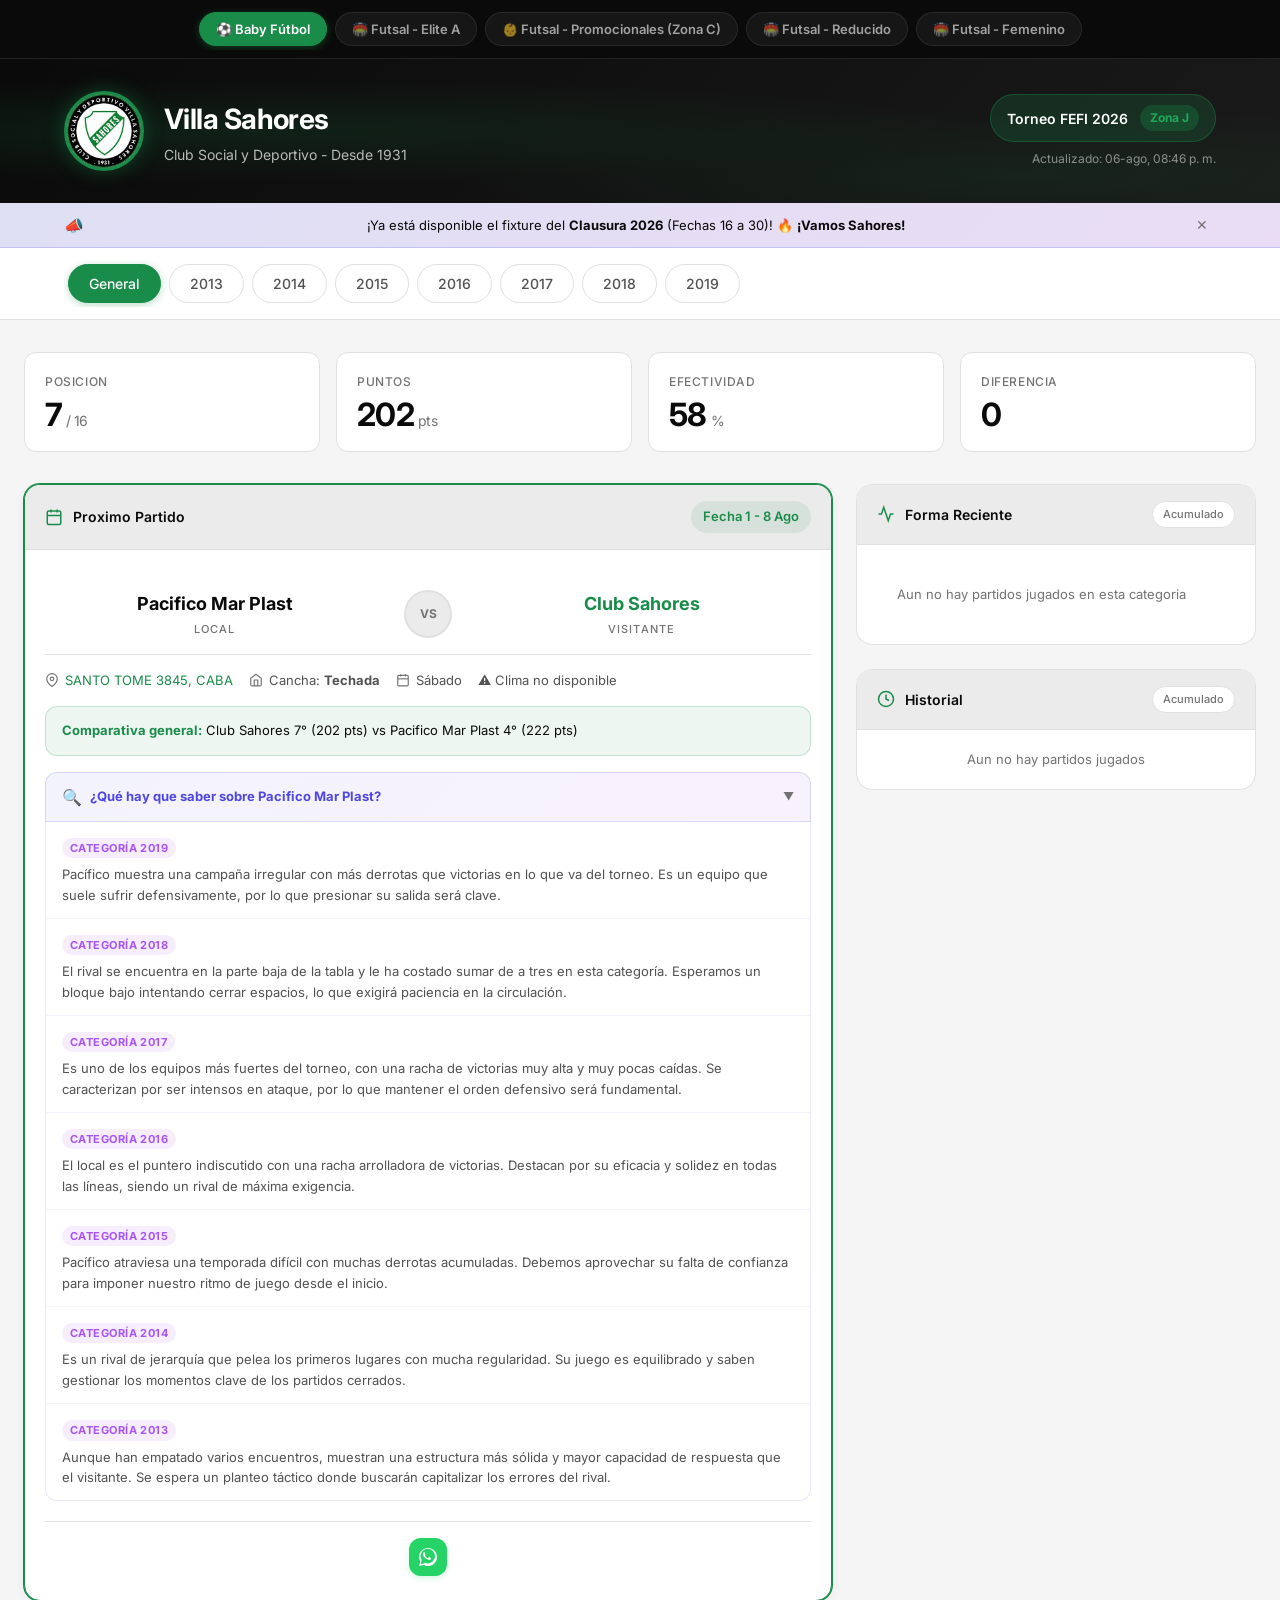
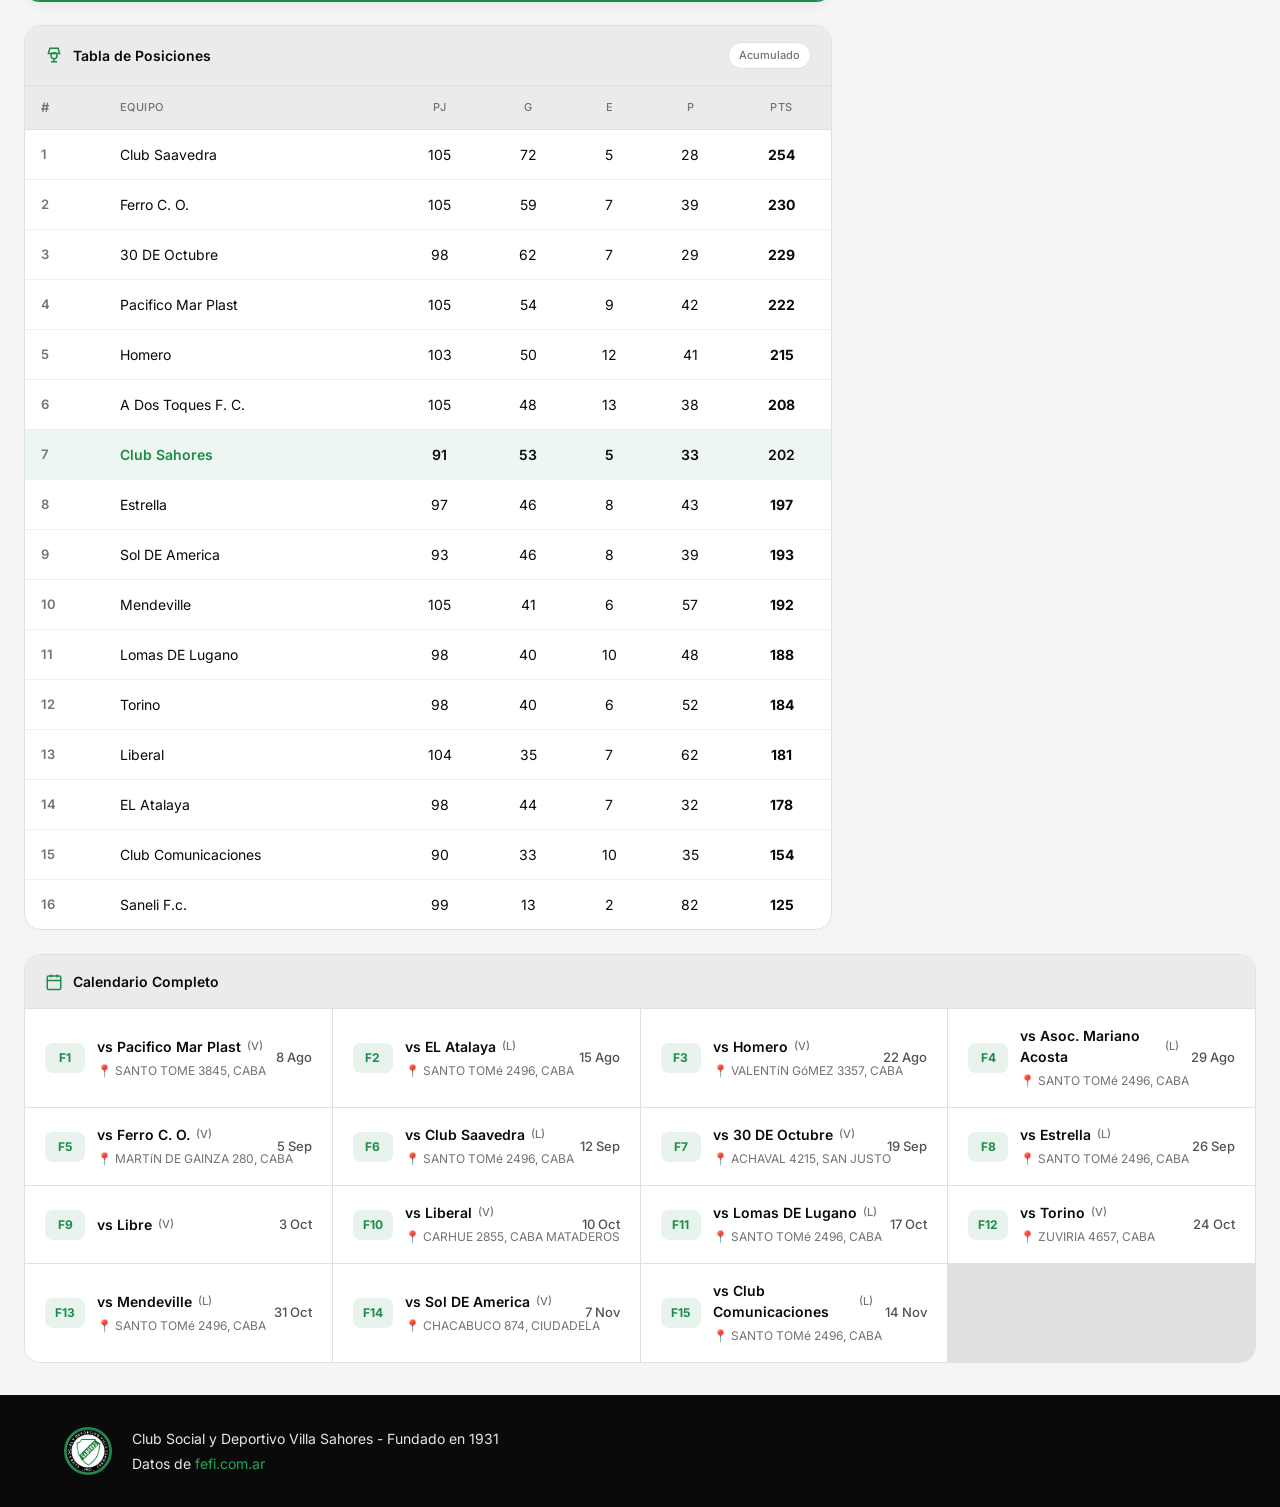
==== commit 49619347: "fix: reparar el cambio de categoria (SyntaxError por const duplicada) Regresion que introduje en el " ====
--- a/index.html
+++ b/index.html
@@ -25,7 +25,7 @@
   <link rel="preconnect" href="https://fonts.googleapis.com">
   <link rel="preconnect" href="https://fonts.gstatic.com" crossorigin>
   <link href="https://fonts.googleapis.com/css2?family=Inter:wght@400;500;600;700&display=swap" rel="stylesheet">
-  <link rel="stylesheet" href="styles.css?v=12">
+  <link rel="stylesheet" href="styles.css?v=13">
 
   <!-- Google tag (gtag.js) -->
   <script async src="https://www.googletagmanager.com/gtag/js?id=G-KBW05P5Q7M"></script>
@@ -242,20 +242,20 @@
     </div>
   </footer>
 
-  <script src="weather.js?v=12"></script>
-  <script src="share.js?v=12"></script>
-  <script src="futsal_stats.js?v=12"></script>
-  <script src="futsal.js?v=12"></script>
-  <script src="futsal_reducido.js?v=12"></script>
-  <script src="futsal_femenino.js?v=12"></script>
-  <script src="app.js?v=12"></script>
+  <script src="weather.js?v=13"></script>
+  <script src="share.js?v=13"></script>
+  <script src="futsal_stats.js?v=13"></script>
+  <script src="futsal.js?v=13"></script>
+  <script src="futsal_reducido.js?v=13"></script>
+  <script src="futsal_femenino.js?v=13"></script>
+  <script src="app.js?v=13"></script>
 
   <!-- Service Worker para PWA -->
   <script>
     if ('serviceWorker' in navigator) {
       window.addEventListener('load', function() {
         // Register sw.js with a cache buster parameter to force the browser to check for changes
-        navigator.serviceWorker.register('/sw.js?v=12').then(function(reg) {
+        navigator.serviceWorker.register('/sw.js?v=13').then(function(reg) {
           console.log('✅ Service Worker registrado:', reg.scope);
         }).catch(function(err) {
           console.log('⚠️ Service Worker error:', err);
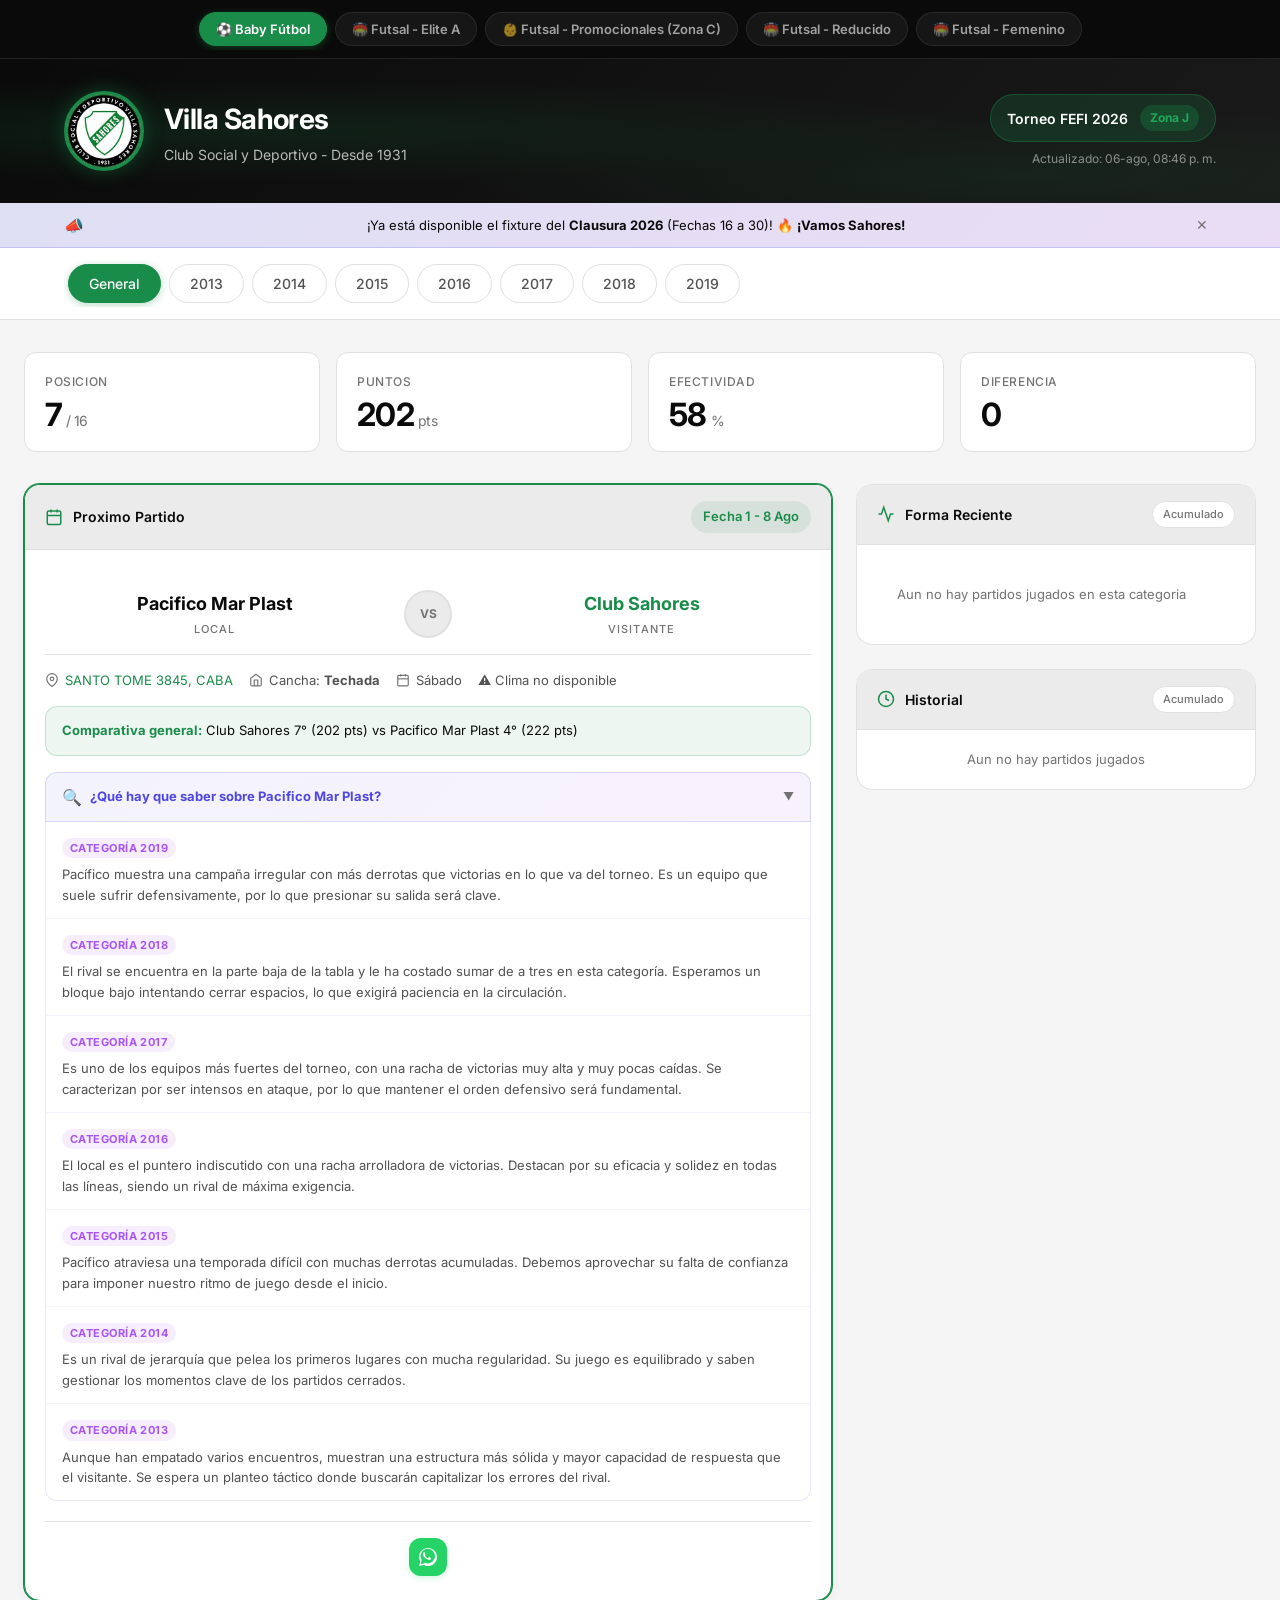
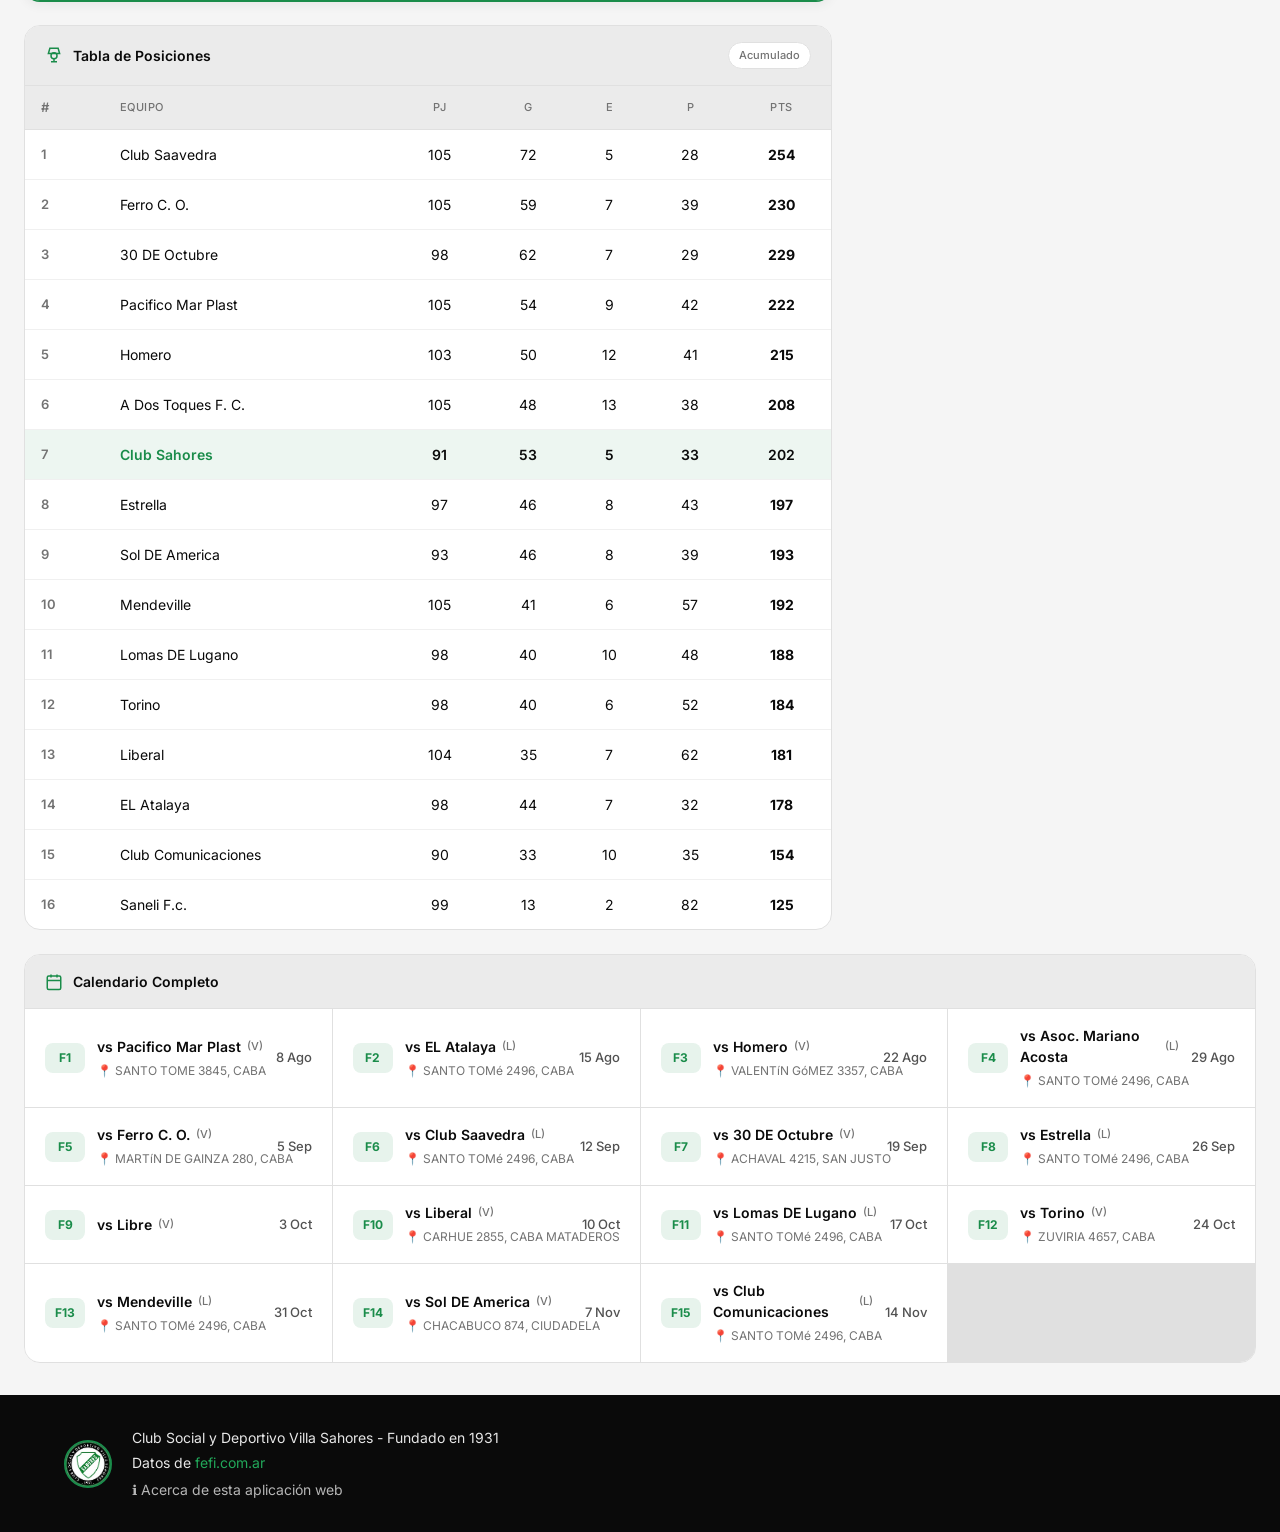
==== commit 329ab4b9: "feat: add 'Acerca de esta aplicación web' page, WhatsApp contact button and mobile layout fixes" ====
--- a/index.html
+++ b/index.html
@@ -25,7 +25,7 @@
   <link rel="preconnect" href="https://fonts.googleapis.com">
   <link rel="preconnect" href="https://fonts.gstatic.com" crossorigin>
   <link href="https://fonts.googleapis.com/css2?family=Inter:wght@400;500;600;700&display=swap" rel="stylesheet">
-  <link rel="stylesheet" href="styles.css?v=13">
+  <link rel="stylesheet" href="styles.css?v=12">
 
   <!-- Google tag (gtag.js) -->
   <script async src="https://www.googletagmanager.com/gtag/js?id=G-KBW05P5Q7M"></script>
@@ -237,25 +237,28 @@
         <div class="footer-text">
           <p>Club Social y Deportivo Villa Sahores - Fundado en 1931</p>
           <p class="footer-credits" id="footer-credits">Datos de <a href="https://fefi.com.ar/2026-torneo-anual-baby-futbol/j/" target="_blank" rel="noopener">fefi.com.ar</a></p>
+          <p class="footer-about">
+            <a href="acerca-de.html" class="footer-about-link">ℹ️ Acerca de esta aplicación web</a>
+          </p>
         </div>
       </div>
     </div>
   </footer>
 
-  <script src="weather.js?v=13"></script>
-  <script src="share.js?v=13"></script>
-  <script src="futsal_stats.js?v=13"></script>
-  <script src="futsal.js?v=13"></script>
-  <script src="futsal_reducido.js?v=13"></script>
-  <script src="futsal_femenino.js?v=13"></script>
-  <script src="app.js?v=13"></script>
+  <script src="weather.js?v=12"></script>
+  <script src="share.js?v=12"></script>
+  <script src="futsal_stats.js?v=12"></script>
+  <script src="futsal.js?v=12"></script>
+  <script src="futsal_reducido.js?v=12"></script>
+  <script src="futsal_femenino.js?v=12"></script>
+  <script src="app.js?v=12"></script>
 
   <!-- Service Worker para PWA -->
   <script>
     if ('serviceWorker' in navigator) {
       window.addEventListener('load', function() {
         // Register sw.js with a cache buster parameter to force the browser to check for changes
-        navigator.serviceWorker.register('/sw.js?v=13').then(function(reg) {
+        navigator.serviceWorker.register('/sw.js?v=12').then(function(reg) {
           console.log('✅ Service Worker registrado:', reg.scope);
         }).catch(function(err) {
           console.log('⚠️ Service Worker error:', err);
--- a/styles.css
+++ b/styles.css
@@ -835,11 +835,11 @@
 }
 
 .history-item {
-  display: grid;
-  grid-template-columns: auto 1fr auto auto;
-  align-items: center;
+  display: flex;
+  align-items: center;
+  justify-content: space-between;
   gap: 12px;
-  padding: 14px 20px;
+  padding: 12px 16px;
   border-bottom: 1px solid var(--border-light);
   transition: background var(--transition-fast);
 }
@@ -855,12 +855,14 @@
 .history-result {
   width: 32px;
   height: 32px;
+  min-width: 32px;
   border-radius: var(--radius-sm);
   font-size: 12px;
   font-weight: 700;
   display: inline-flex;
   align-items: center;
   justify-content: center;
+  flex-shrink: 0;
 }
 
 .history-result.W {
@@ -881,6 +883,7 @@
 .history-rival {
   display: flex;
   flex-direction: column;
+  flex: 1;
   min-width: 0;
 }
 
@@ -895,16 +898,21 @@
 .history-rival-meta {
   font-size: 12px;
   color: var(--text-muted);
+  white-space: nowrap;
+  overflow: hidden;
+  text-overflow: ellipsis;
 }
 
 .history-score {
   font-variant-numeric: tabular-nums;
   font-weight: 700;
-  font-size: 16px;
+  font-size: 15px;
   white-space: nowrap;
   background: var(--bg-alt);
-  padding: 6px 12px;
+  padding: 5px 10px;
   border-radius: var(--radius-sm);
+  flex-shrink: 0;
+  margin-left: auto;
 }
 
 /* Schedule Grid */
@@ -1012,6 +1020,25 @@
 
 .footer-credits a {
   color: var(--brand-green-light);
+}
+
+.footer-about {
+  font-size: 12px;
+  margin-top: 6px;
+}
+
+.footer-about-link {
+  color: rgba(255, 255, 255, 0.7);
+  text-decoration: none;
+  display: inline-flex;
+  align-items: center;
+  gap: 6px;
+  transition: color var(--transition-fast);
+}
+
+.footer-about-link:hover {
+  color: var(--brand-green-light);
+  text-decoration: underline;
 }
 
 /* Loading State */
@@ -1599,6 +1626,48 @@
   .match-meta {
     flex-wrap: wrap;
   }
+
+  /* History item compact & perfectly readable on mobile */
+  .history-item {
+    padding: 10px 10px;
+    gap: 8px;
+  }
+
+  .history-result {
+    width: 26px;
+    height: 26px;
+    min-width: 26px;
+    font-size: 11px;
+  }
+
+  .history-rival-name {
+    font-size: 13px;
+  }
+
+  .history-rival-meta {
+    font-size: 11px;
+  }
+
+  .history-score {
+    font-size: 13px;
+    padding: 4px 8px;
+  }
+
+  /* Center footer content on mobile */
+  footer .footer-content {
+    flex-direction: column;
+    text-align: center;
+    justify-content: center;
+    gap: 12px;
+  }
+
+  footer .footer-text {
+    text-align: center;
+  }
+
+  footer .footer-about-link {
+    justify-content: center;
+  }
 }
 
 @media (max-width: 400px) {
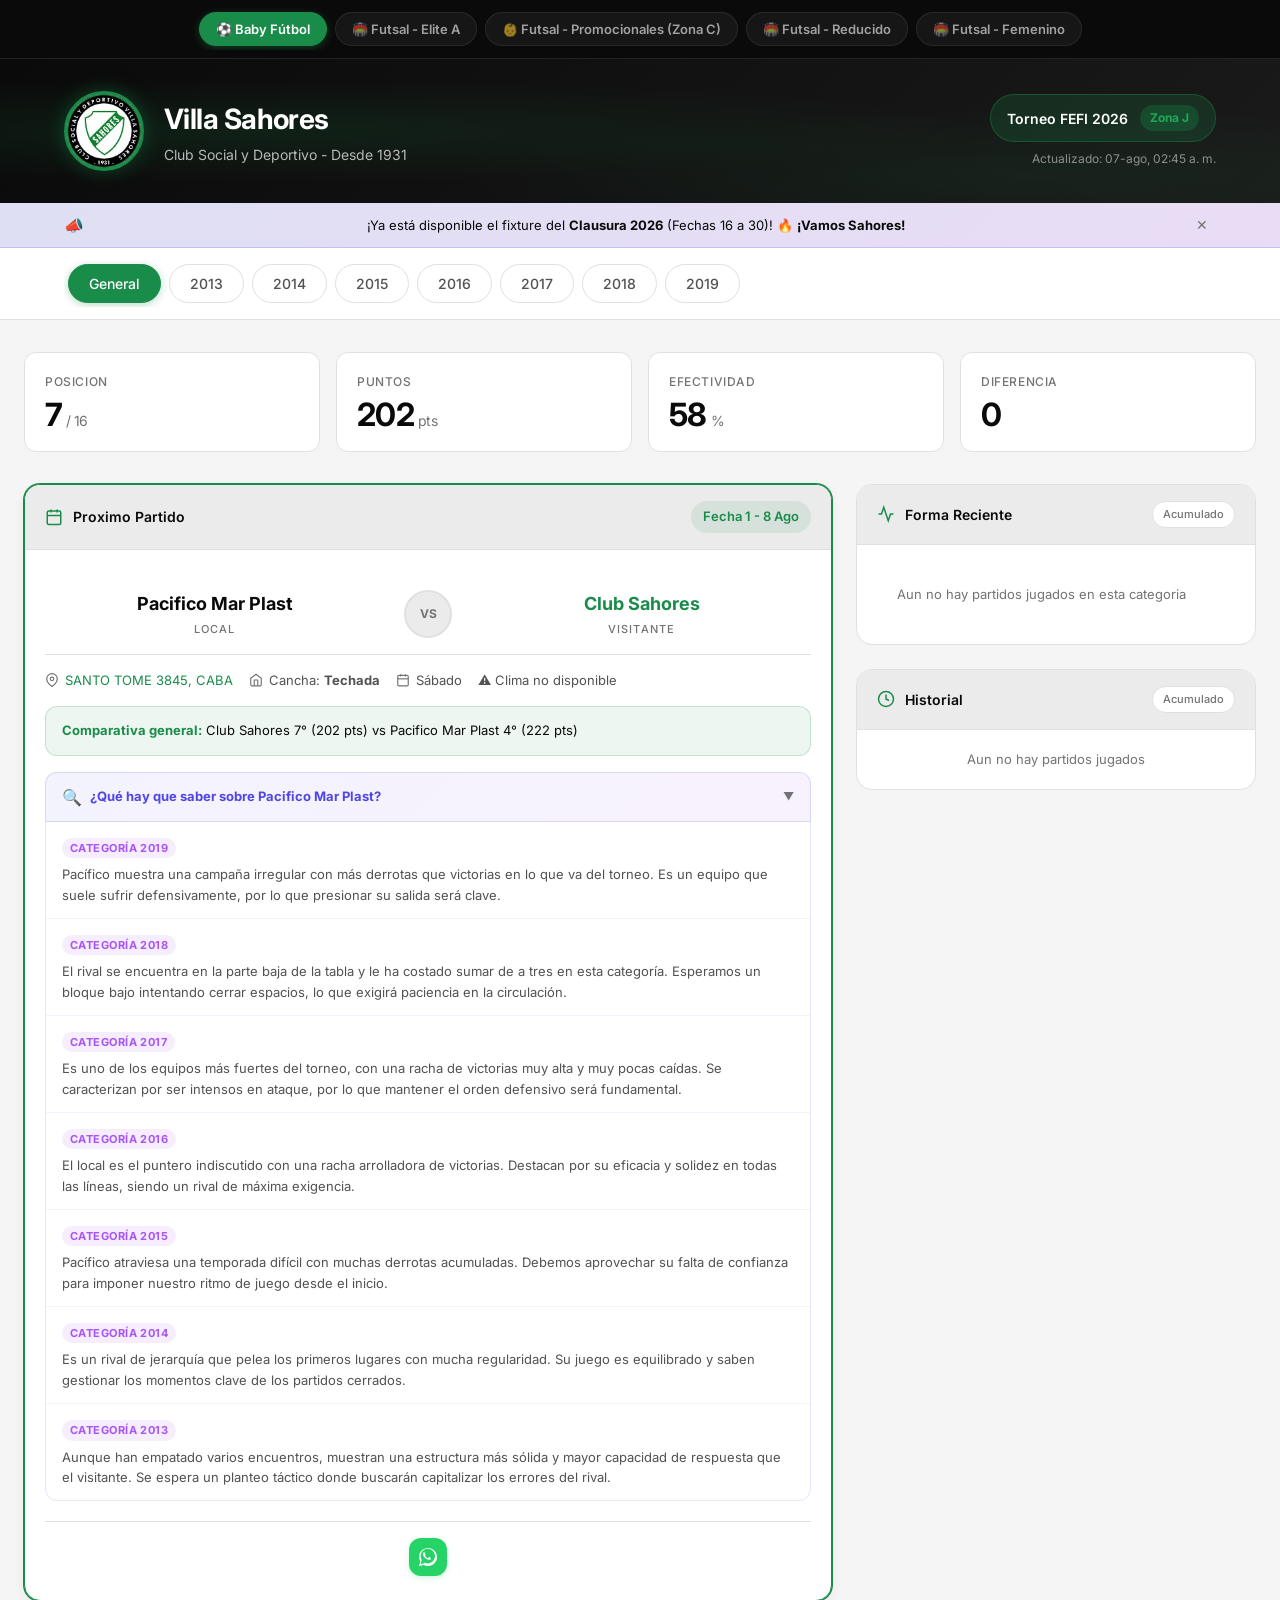
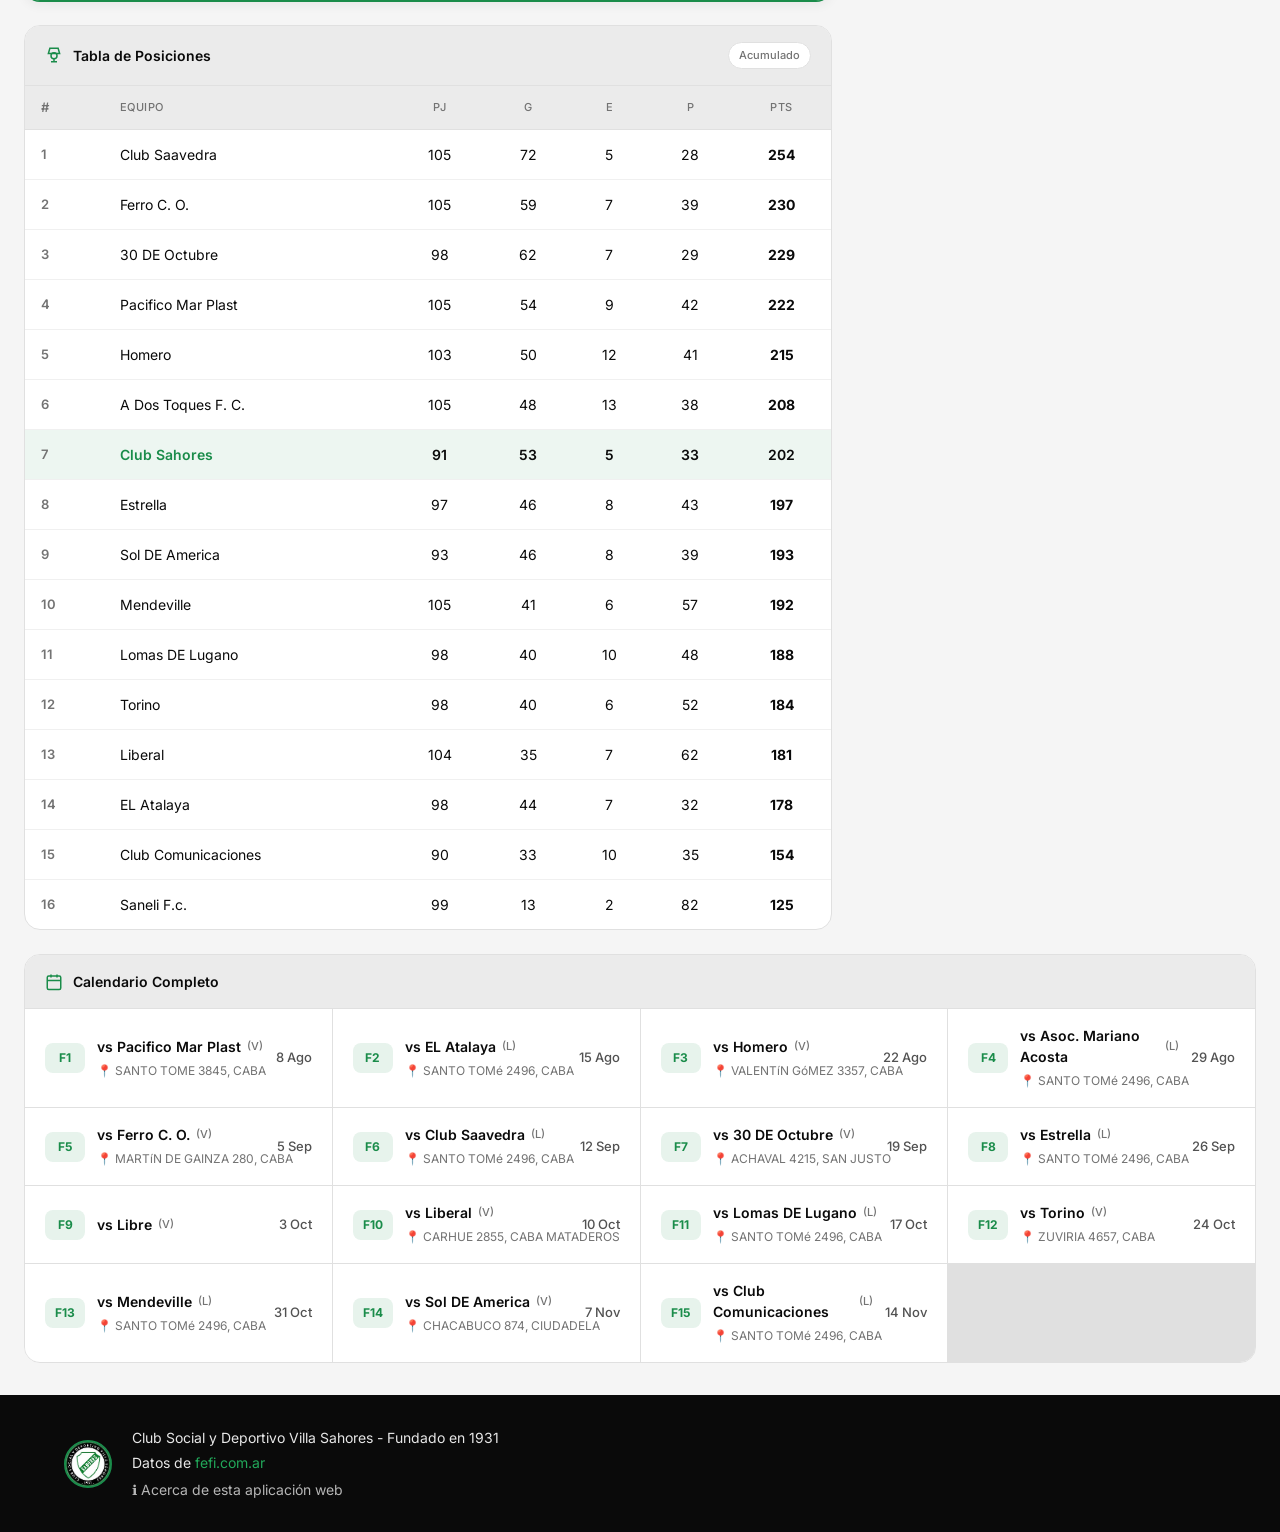
==== commit 4dbaa86e: "fix(mobile): isolate portrait mode with body.is-portrait, anchor jump/slide buttons to absolute canv" ====
--- a/index.html
+++ b/index.html
@@ -258,7 +258,7 @@
     if ('serviceWorker' in navigator) {
       window.addEventListener('load', function() {
         // Register sw.js with a cache buster parameter to force the browser to check for changes
-        navigator.serviceWorker.register('/sw.js?v=12').then(function(reg) {
+        navigator.serviceWorker.register('/sw.js?v=16').then(function(reg) {
           console.log('✅ Service Worker registrado:', reg.scope);
         }).catch(function(err) {
           console.log('⚠️ Service Worker error:', err);
